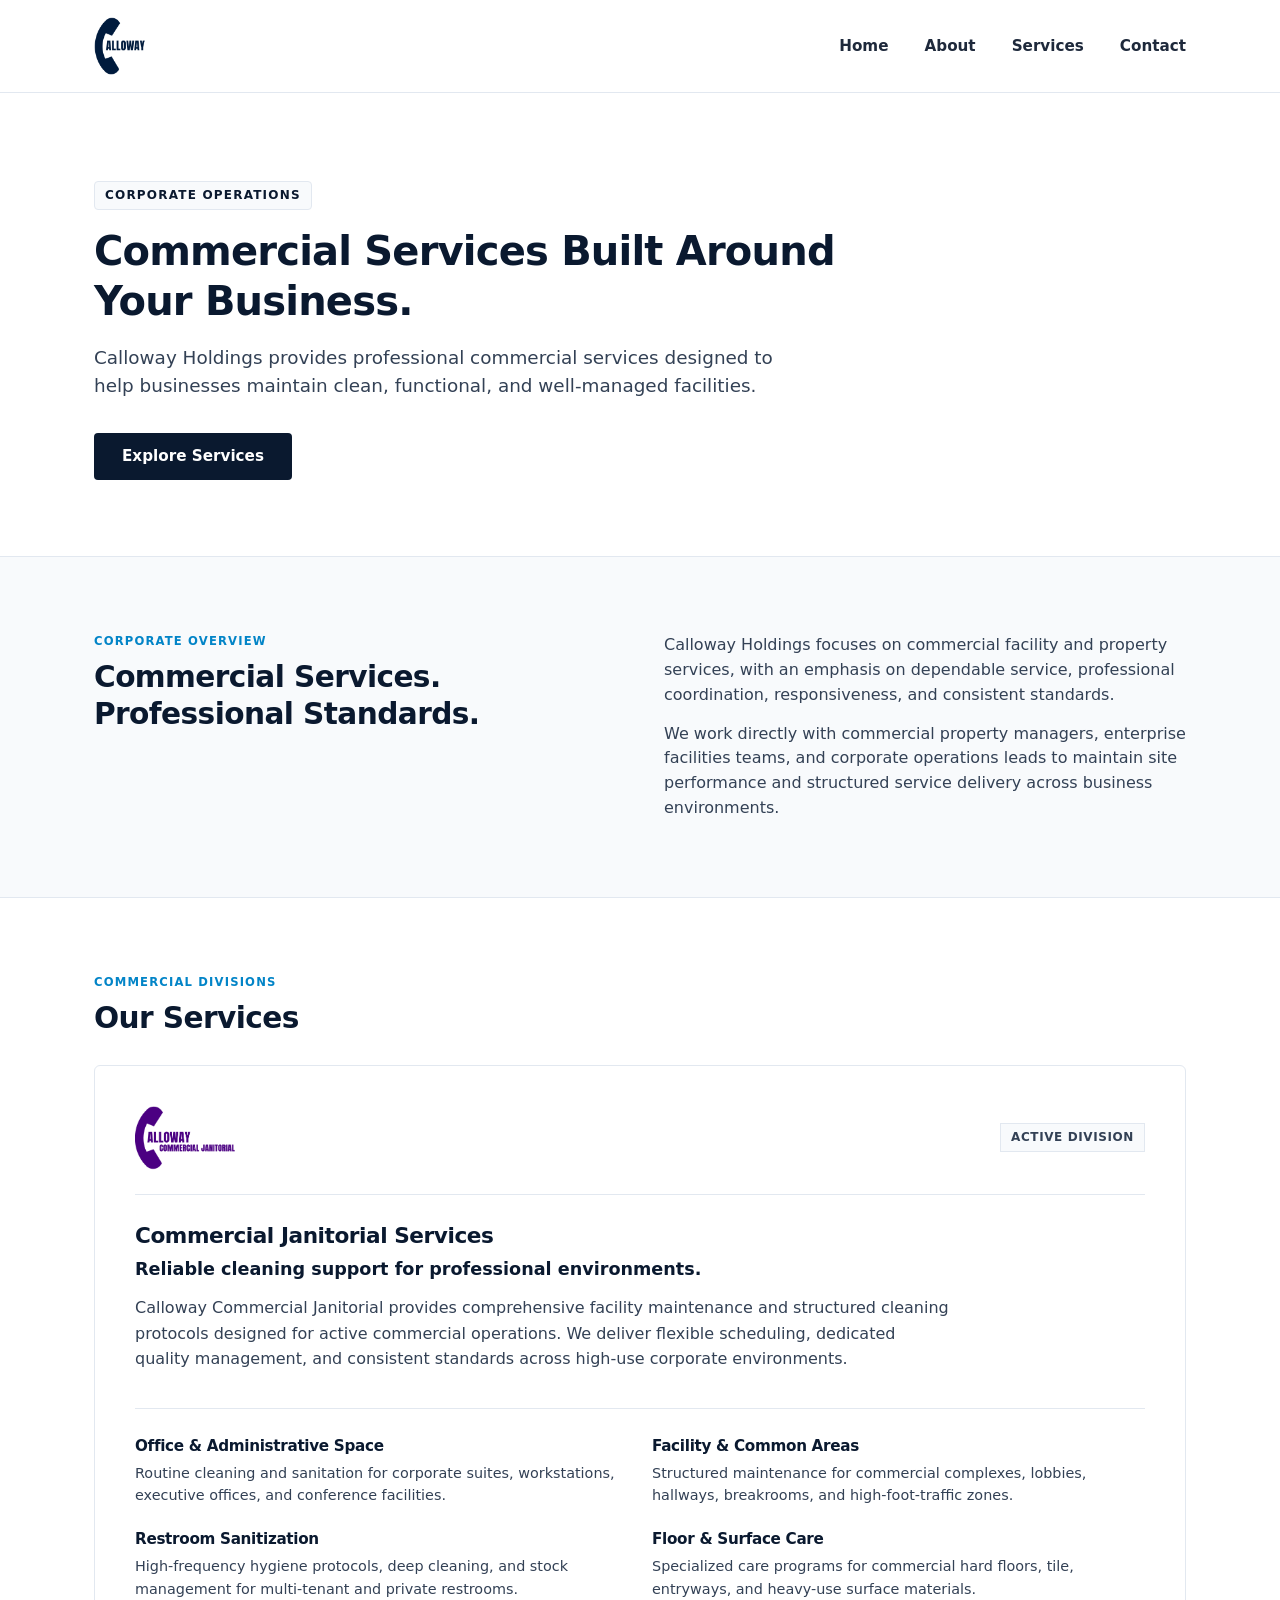
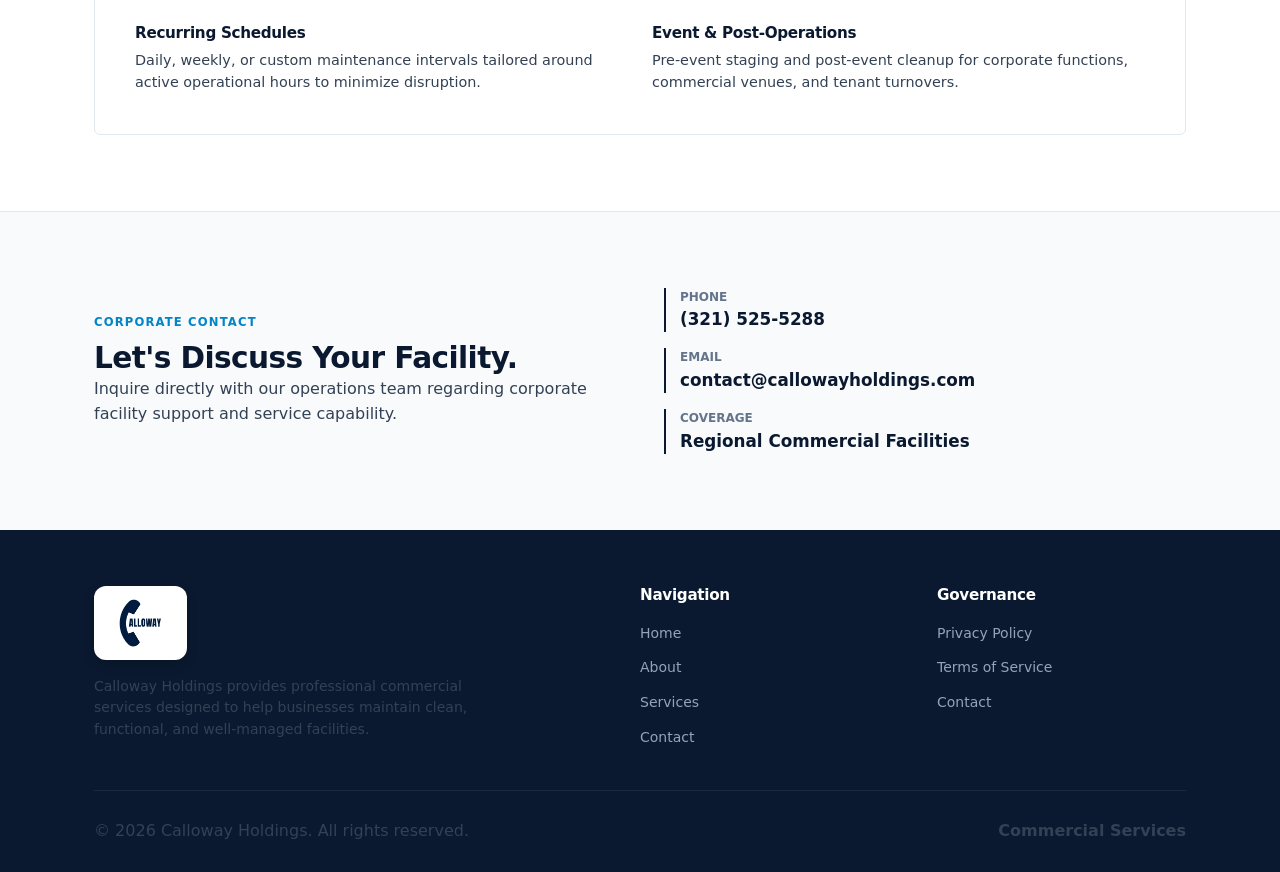
==== index.html @ 5abdb03f "Deploy Calloway Holdings website" ====
<!DOCTYPE html>
<html lang="en">
<head>
    <meta charset="UTF-8">
    <meta name="viewport" content="width=device-width, initial-scale=1.0">
    <meta name="description" content="Calloway Holdings provides professional commercial facility services and corporate oversight.">
    <title>Calloway Holdings | Commercial Facility Services</title>
    <link rel="stylesheet" href="styles.css">
</head>
<body>

    <!-- HEADER -->
    <header class="site-header">
        <div class="container header-inner">
            <a href="#home" class="brand-link" aria-label="Calloway Holdings Home">
                <img src="logo-holdings.png" alt="Calloway Holdings" class="brand-logo">
            </a>
            
            <nav class="nav-menu" aria-label="Main Navigation">
                <ul>
                    <li><a href="#home" class="nav-link">Home</a></li>
                    <li><a href="#about" class="nav-link">About</a></li>
                    <li><a href="#services" class="nav-link">Services</a></li>
                    <li><a href="#contact" class="nav-link">Contact</a></li>
                </ul>
            </nav>
        </div>
    </header>

    <main id="home">
        <!-- HERO SECTION -->
        <section class="hero-section">
            <div class="container">
                <div class="hero-content">
                    <span class="eyebrow-tag">Corporate Operations</span>
                    <h1>Commercial Services Built Around Your Business.</h1>
                    <p class="hero-lead">Calloway Holdings provides professional commercial services designed to help businesses maintain clean, functional, and well-managed facilities.</p>
                    <div class="hero-actions">
                        <a href="#services" class="btn btn-navy">Explore Services</a>
                    </div>
                </div>
            </div>
        </section>

        <!-- ABOUT SECTION -->
        <section class="about-section" id="about">
            <div class="container">
                <div class="about-grid">
                    <div class="about-headline">
                        <span class="section-kicker">Corporate Overview</span>
                        <h2>Commercial Services.<br>Professional Standards.</h2>
                    </div>
                    <div class="about-body">
                        <p>Calloway Holdings focuses on commercial facility and property services, with an emphasis on dependable service, professional coordination, responsiveness, and consistent standards.</p>
                        <p>We work directly with commercial property managers, enterprise facilities teams, and corporate operations leads to maintain site performance and structured service delivery across business environments.</p>
                    </div>
                </div>
            </div>
        </section>

        <!-- SERVICES SECTION (JANITORIAL DIVISION) -->
        <section class="services-section" id="services">
            <div class="container">
                <div class="section-title">
                    <span class="section-kicker">Commercial Divisions</span>
                    <h2>Our Services</h2>
                </div>
                
                <div class="division-card">
                    <div class="division-card-header">
                        <div class="division-brand">
                            <img src="logo-janitorial.png" alt="Calloway Commercial Janitorial" class="division-logo">
                        </div>
                        <span class="status-indicator">Active Division</span>
                    </div>

                    <div class="division-card-body">
                        <h3>Commercial Janitorial Services</h3>
                        <p class="division-subhead">Reliable cleaning support for professional environments.</p>
                        <p class="division-text">Calloway Commercial Janitorial provides comprehensive facility maintenance and structured cleaning protocols designed for active commercial operations. We deliver flexible scheduling, dedicated quality management, and consistent standards across high-use corporate environments.</p>

                        <div class="janitorial-info-grid">
                            <div class="info-block">
                                <h4>Office & Administrative Space</h4>
                                <p>Routine cleaning and sanitation for corporate suites, workstations, executive offices, and conference facilities.</p>
                            </div>

                            <div class="info-block">
                                <h4>Facility & Common Areas</h4>
                                <p>Structured maintenance for commercial complexes, lobbies, hallways, breakrooms, and high-foot-traffic zones.</p>
                            </div>

                            <div class="info-block">
                                <h4>Restroom Sanitization</h4>
                                <p>High-frequency hygiene protocols, deep cleaning, and stock management for multi-tenant and private restrooms.</p>
                            </div>

                            <div class="info-block">
                                <h4>Floor & Surface Care</h4>
                                <p>Specialized care programs for commercial hard floors, tile, entryways, and heavy-use surface materials.</p>
                            </div>

                            <div class="info-block">
                                <h4>Recurring Schedules</h4>
                                <p>Daily, weekly, or custom maintenance intervals tailored around active operational hours to minimize disruption.</p>
                            </div>

                            <div class="info-block">
                                <h4>Event & Post-Operations</h4>
                                <p>Pre-event staging and post-event cleanup for corporate functions, commercial venues, and tenant turnovers.</p>
                            </div>
                        </div>
                    </div>
                </div>
            </div>
        </section>

        <!-- CONTACT SECTION -->
        <section class="contact-section" id="contact">
            <div class="container">
                <div class="contact-box">
                    <div class="contact-info">
                        <span class="section-kicker">Corporate Contact</span>
                        <h2>Let's Discuss Your Facility.</h2>
                        <p>Inquire directly with our operations team regarding corporate facility support and service capability.</p>
                    </div>
                    
                    <div class="contact-meta">
                        <div class="meta-item">
                            <span class="meta-label">Phone</span>
                            <span class="meta-value">(321) 525-5288</span>
                        </div>
                        <div class="meta-item">
                            <span class="meta-label">Email</span>
                            <span class="meta-value">contact@callowayholdings.com</span>
                        </div>
                        <div class="meta-item">
                            <span class="meta-label">Coverage</span>
                            <span class="meta-value">Regional Commercial Facilities</span>
                        </div>
                    </div>
                </div>
            </div>
        </section>
    </main>

    <!-- FOOTER -->
    <footer class="site-footer">
        <div class="container">
            <div class="footer-grid">
                <div class="footer-brand-col">
                    <a href="#home" class="brand-link footer-logo-wrap">
                        <img src="logo-holdings.png" alt="Calloway Holdings" class="footer-logo">
                    </a>
                    <p class="footer-about">Calloway Holdings provides professional commercial services designed to help businesses maintain clean, functional, and well-managed facilities.</p>
                </div>

                <div class="footer-nav-col">
                    <h4>Navigation</h4>
                    <ul>
                        <li><a href="#home">Home</a></li>
                        <li><a href="#about">About</a></li>
                        <li><a href="#services">Services</a></li>
                        <li><a href="#contact">Contact</a></li>
                    </ul>
                </div>

                <div class="footer-nav-col">
                    <h4>Governance</h4>
                    <ul>
                        <li><a href="#">Privacy Policy</a></li>
                        <li><a href="#">Terms of Service</a></li>
                        <li><a href="#contact">Contact</a></li>
                    </ul>
                </div>
            </div>

            <div class="footer-legal">
                <p>&copy; 2026 Calloway Holdings. All rights reserved.</p>
                <p class="footer-type">Commercial Services</p>
            </div>
        </div>
    </footer>

    <script src="script.js"></script>
</body>
</html>
---- styles.css ----
:root {
    --navy-base: #0A192F;
    --navy-hover: #112240;
    --charcoal-sub: #1E293B;
    --slate-text: #334155;
    --muted-gray: #64748B;
    --border-light: #E2E8F0;
    --border-dark: #CBD5E1;
    --bg-light: #F8FAFC;
    --bg-white: #FFFFFF;
    --accent-blue: #0284C7;
    
    --radius-sm: 4px;
    --radius-md: 6px;
    --font-stack: system-ui, -apple-system, BlinkMacSystemFont, "Segoe UI", Roboto, "Helvetica Neue", Arial, sans-serif;
}

*, *::before, *::after {
    box-sizing: border-box;
    margin: 0;
    padding: 0;
}

html {
    scroll-behavior: smooth;
    font-size: 16px;
}

body {
    font-family: var(--font-stack);
    background-color: var(--bg-white);
    color: var(--slate-text);
    line-height: 1.55;
    -webkit-font-smoothing: antialiased;
}

.container {
    max-width: 1140px;
    margin: 0 auto;
    padding: 0 24px;
}

h1, h2, h3, h4 {
    color: var(--navy-base);
    font-weight: 700;
    letter-spacing: -0.02em;
    line-height: 1.25;
}

h1 { font-size: 2.5rem; }
h2 { font-size: 1.85rem; }
h3 { font-size: 1.35rem; }
h4 { font-size: 0.95rem; }

p {
    font-size: 1rem;
    color: var(--slate-text);
}

.section-kicker {
    display: block;
    font-size: 0.725rem;
    font-weight: 700;
    text-transform: uppercase;
    letter-spacing: 0.1em;
    color: var(--accent-blue);
    margin-bottom: 8px;
}

/* LOGO SYSTEM & HIGH QUALITY SIZING */
.brand-logo {
    height: 58px;
    max-height: 64px;
    width: auto;
    display: block;
    object-fit: contain;
    image-rendering: -webkit-optimize-contrast;
}

.division-logo {
    height: 64px;
    max-height: 72px;
    width: auto;
    display: block;
    object-fit: contain;
    image-rendering: -webkit-optimize-contrast;
}

.footer-logo-wrap {
    display: inline-flex;
    align-items: center;
    justify-content: center;
    background-color: #FFFFFF;
    padding: 12px 24px;
    border-radius: 12px; /* Smooth rounded corners */
    border: 1px solid rgba(255, 255, 255, 0.2);
    box-shadow: 0 4px 12px rgba(0, 0, 0, 0.15);
    transition: transform 0.2s ease;
}

.footer-logo-wrap:hover {
    transform: translateY(-2px);
}

.footer-logo {
    height: 48px;
    width: auto;
    display: block;
    object-fit: contain;
}

.btn {
    display: inline-flex;
    align-items: center;
    justify-content: center;
    padding: 12px 28px;
    font-size: 0.95rem;
    font-weight: 600;
    border-radius: var(--radius-sm);
    text-decoration: none;
    transition: background-color 0.15s ease;
    cursor: pointer;
    border: none;
}

.btn-navy {
    background-color: var(--navy-base);
    color: #FFFFFF;
}

.btn-navy:hover {
    background-color: var(--navy-hover);
}

/* Header */
.site-header {
    background-color: var(--bg-white);
    border-bottom: 1px solid var(--border-light);
    position: sticky;
    top: 0;
    z-index: 100;
}

.header-inner {
    display: flex;
    align-items: center;
    justify-content: space-between;
    height: 92px;
}

.nav-menu ul {
    display: flex;
    list-style: none;
    gap: 36px;
}

.nav-link {
    text-decoration: none;
    color: var(--charcoal-sub);
    font-size: 0.95rem;
    font-weight: 600;
}

.nav-link:hover {
    color: var(--accent-blue);
}

/* Hero */
.hero-section {
    padding: 88px 0 76px;
    background-color: var(--bg-white);
    border-bottom: 1px solid var(--border-light);
}

.hero-content {
    max-width: 800px;
}

.eyebrow-tag {
    display: inline-block;
    font-size: 0.75rem;
    font-weight: 700;
    text-transform: uppercase;
    letter-spacing: 0.1em;
    color: var(--navy-base);
    background-color: var(--bg-light);
    padding: 4px 10px;
    border: 1px solid var(--border-light);
    border-radius: var(--radius-sm);
    margin-bottom: 16px;
}

.hero-lead {
    font-size: 1.15rem;
    color: var(--slate-text);
    margin: 18px 0 32px;
    max-width: 720px;
}

/* About */
.about-section {
    padding: 76px 0;
    background-color: var(--bg-light);
    border-bottom: 1px solid var(--border-light);
}

.about-grid {
    display: grid;
    grid-template-columns: 1fr 1fr;
    gap: 48px;
}

.about-body p + p {
    margin-top: 14px;
}

/* Services / Janitorial Division */
.services-section {
    padding: 76px 0;
    border-bottom: 1px solid var(--border-light);
}

.section-title {
    margin-bottom: 28px;
}

.division-card {
    background-color: var(--bg-white);
    border: 1px solid var(--border-light);
    border-radius: var(--radius-md);
    padding: 40px;
}

.division-card-header {
    display: flex;
    justify-content: space-between;
    align-items: center;
    padding-bottom: 24px;
    border-bottom: 1px solid var(--border-light);
    margin-bottom: 28px;
}

.status-indicator {
    font-size: 0.75rem;
    font-weight: 700;
    text-transform: uppercase;
    letter-spacing: 0.05em;
    color: var(--slate-text);
    background-color: var(--bg-light);
    padding: 4px 10px;
    border: 1px solid var(--border-light);
}

.division-subhead {
    font-weight: 600;
    color: var(--navy-base);
    margin: 6px 0 12px;
    font-size: 1.1rem;
}

.division-text {
    max-width: 820px;
    margin-bottom: 36px;
    line-height: 1.6;
}

.janitorial-info-grid {
    display: grid;
    grid-template-columns: repeat(2, 1fr);
    gap: 24px;
    border-top: 1px solid var(--border-light);
    padding-top: 28px;
}

.info-block h4 {
    margin-bottom: 6px;
    color: var(--navy-base);
}

.info-block p {
    font-size: 0.9rem;
    color: var(--slate-text);
}

/* Contact */
.contact-section {
    padding: 76px 0;
    background-color: var(--bg-light);
}

.contact-box {
    display: grid;
    grid-template-columns: 1fr 1fr;
    gap: 48px;
    align-items: center;
}

.contact-meta {
    display: flex;
    flex-direction: column;
    gap: 16px;
}

.meta-item {
    display: flex;
    flex-direction: column;
    border-left: 2px solid var(--navy-base);
    padding-left: 14px;
}

.meta-label {
    font-size: 0.75rem;
    font-weight: 700;
    text-transform: uppercase;
    color: var(--muted-gray);
}

.meta-value {
    font-size: 1.05rem;
    font-weight: 700;
    color: var(--navy-base);
}

/* Footer */
.site-footer {
    background-color: var(--navy-base);
    color: #94A3B8;
    padding: 56px 0 28px;
}

.footer-grid {
    display: grid;
    grid-template-columns: 2fr 1fr 1fr;
    gap: 48px;
    padding-bottom: 40px;
    border-bottom: 1px solid #1E293B;
}

.footer-about {
    font-size: 0.875rem;
    margin-top: 16px;
    max-width: 380px;
}

.footer-nav-col h4 {
    color: #FFFFFF;
    margin-bottom: 16px;
}

.footer-nav-col ul {
    list-style: none;
    display: flex;
    flex-direction: column;
    gap: 10px;
}

.footer-nav-col a {
    color: #94A3B8;
    text-decoration: none;
    font-size: 0.875rem;
}

.footer-nav-col a:hover {
    color: #FFFFFF;
}

.footer-legal {
    display: flex;
    justify-content: space-between;
    padding-top: 28px;
    font-size: 0.825rem;
}

.footer-type {
    font-weight: 600;
}

@media (max-width: 850px) {
    .about-grid, .contact-box, .footer-grid, .janitorial-info-grid {
        grid-template-columns: 1fr;
        gap: 32px;
    }
}

@media (max-width: 600px) {
    h1 { font-size: 2rem; }
    .nav-menu { display: none; }
    .division-card { padding: 20px; }
    .brand-logo { height: 46px; }
    .division-logo { height: 52px; }
}
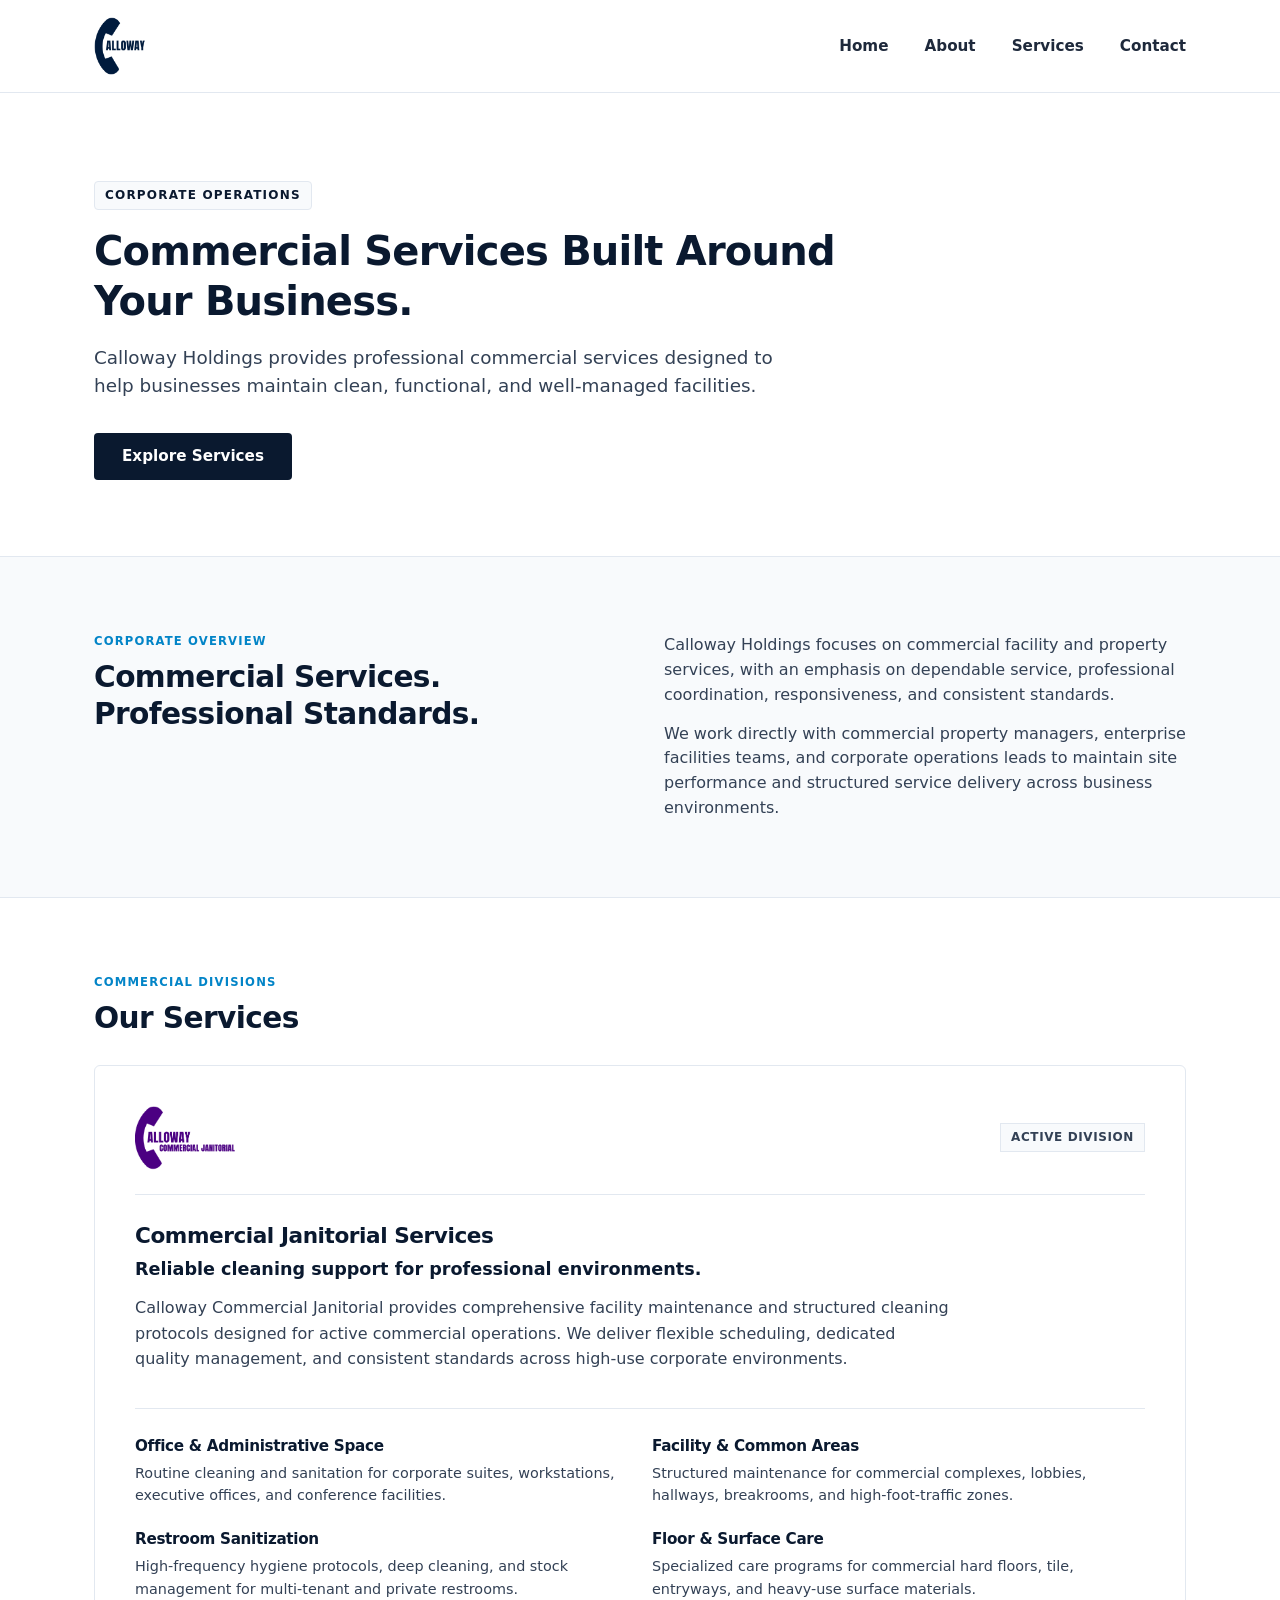
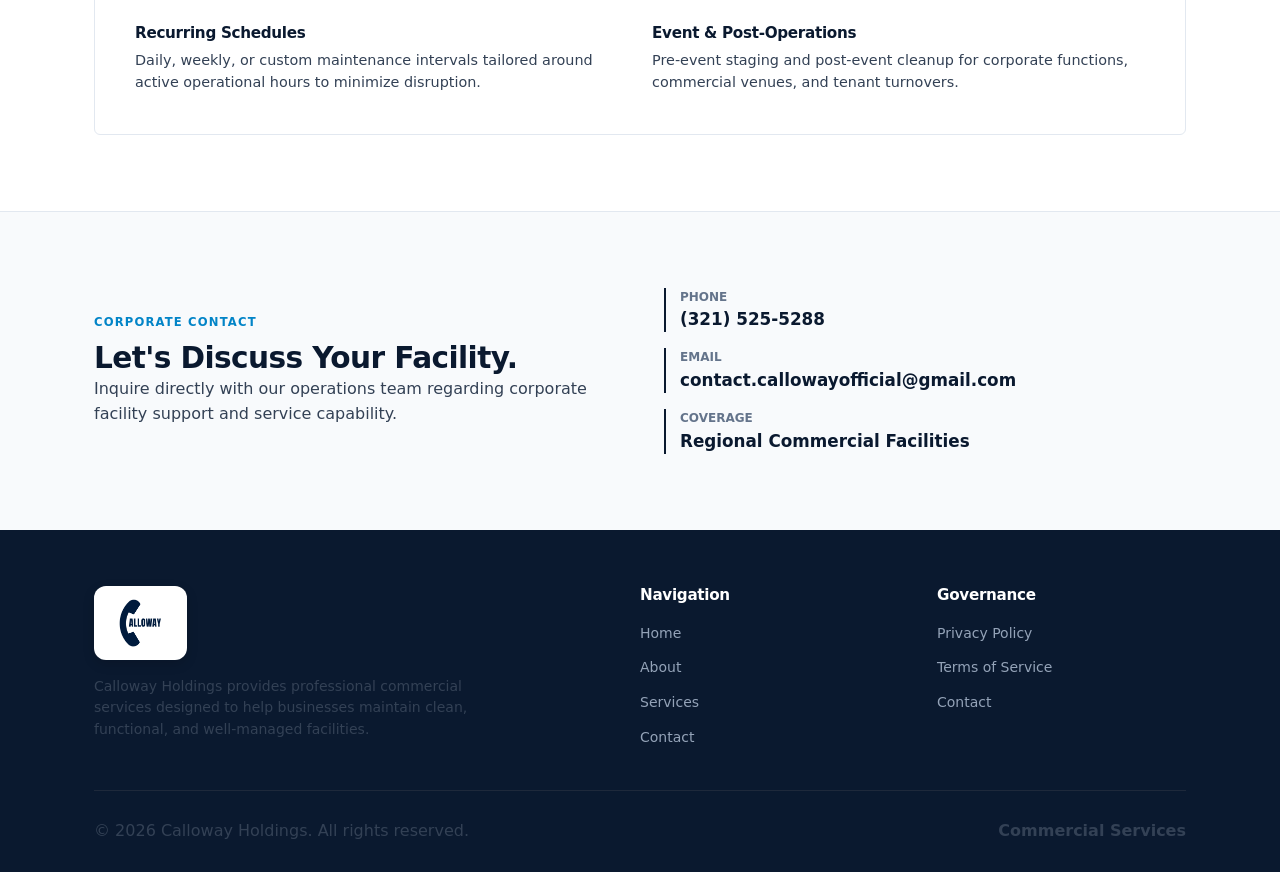
==== commit 01d91e04: "Update contact phone number and email address" ====
--- a/index.html
+++ b/index.html
@@ -132,7 +132,7 @@
                         </div>
                         <div class="meta-item">
                             <span class="meta-label">Email</span>
-                            <span class="meta-value">contact@callowayholdings.com</span>
+                            <span class="meta-value">contact.callowayofficial@gmail.com</span>
                         </div>
                         <div class="meta-item">
                             <span class="meta-label">Coverage</span>
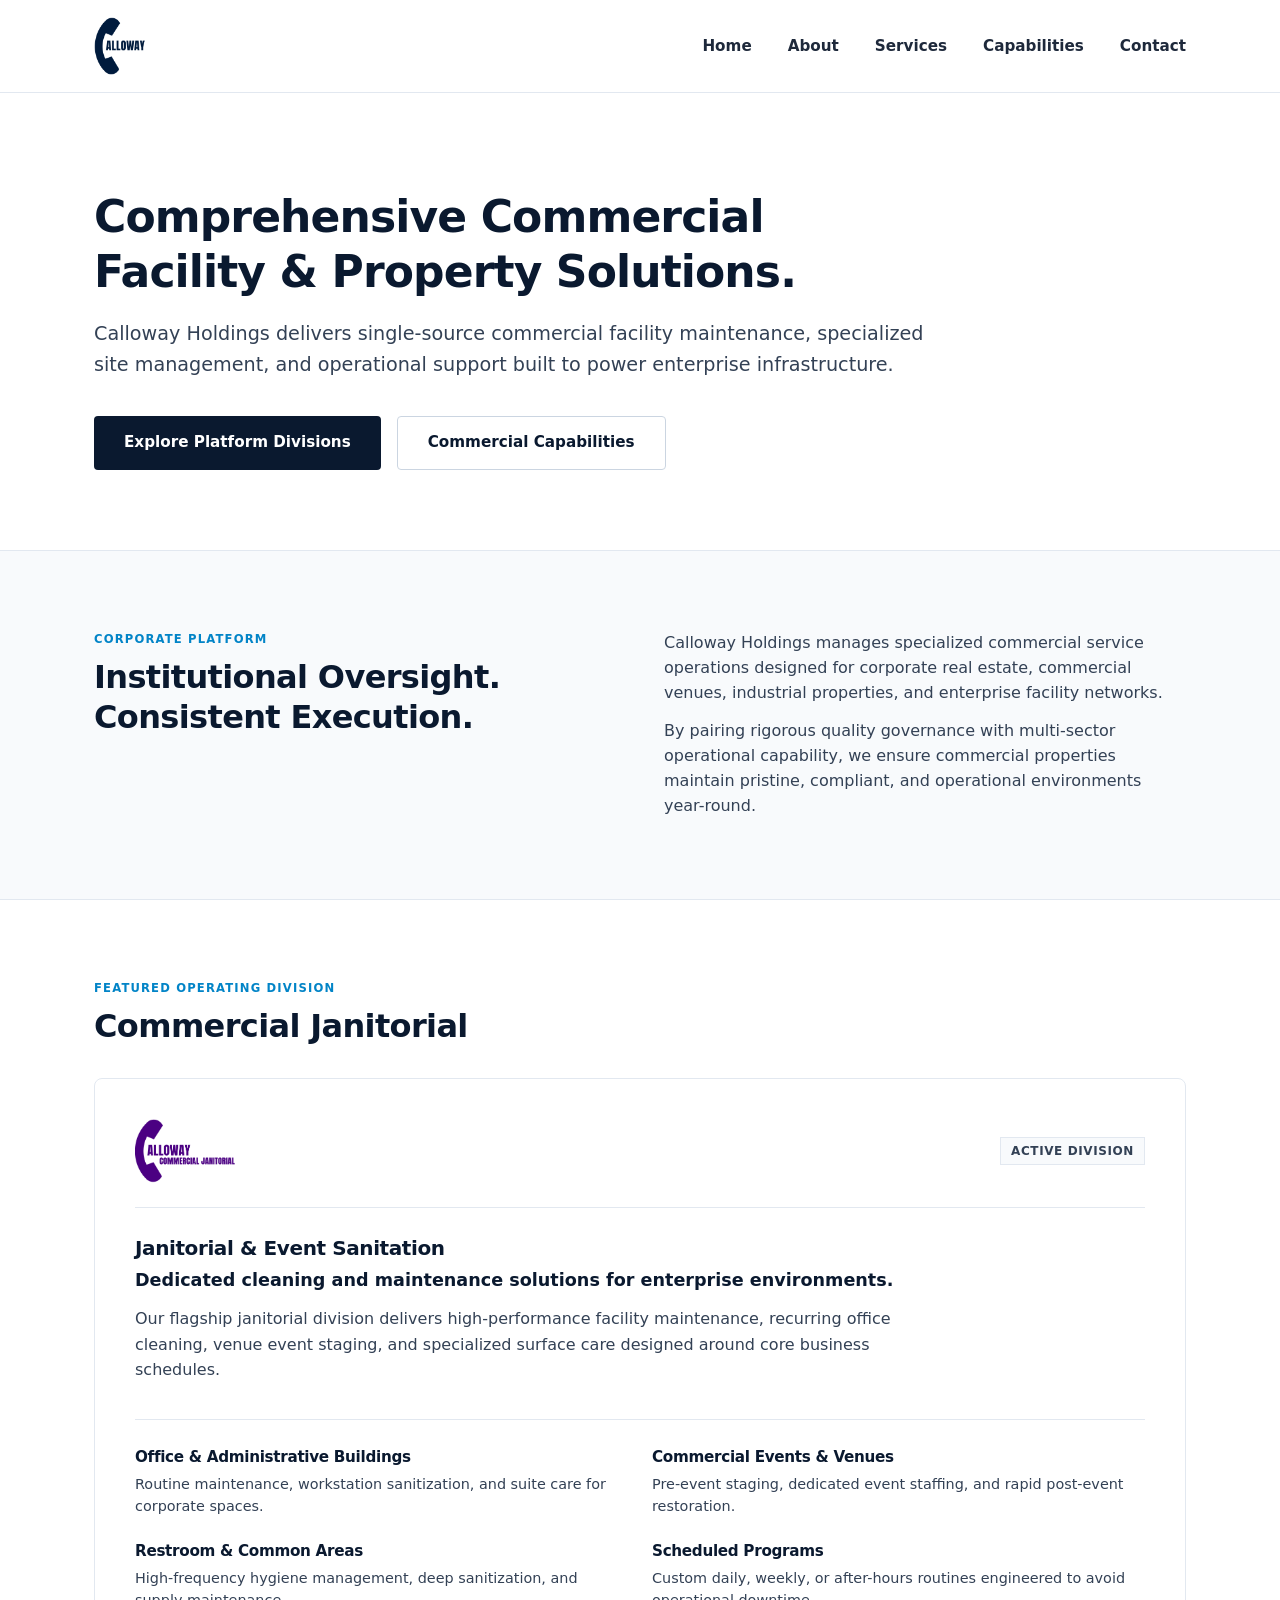
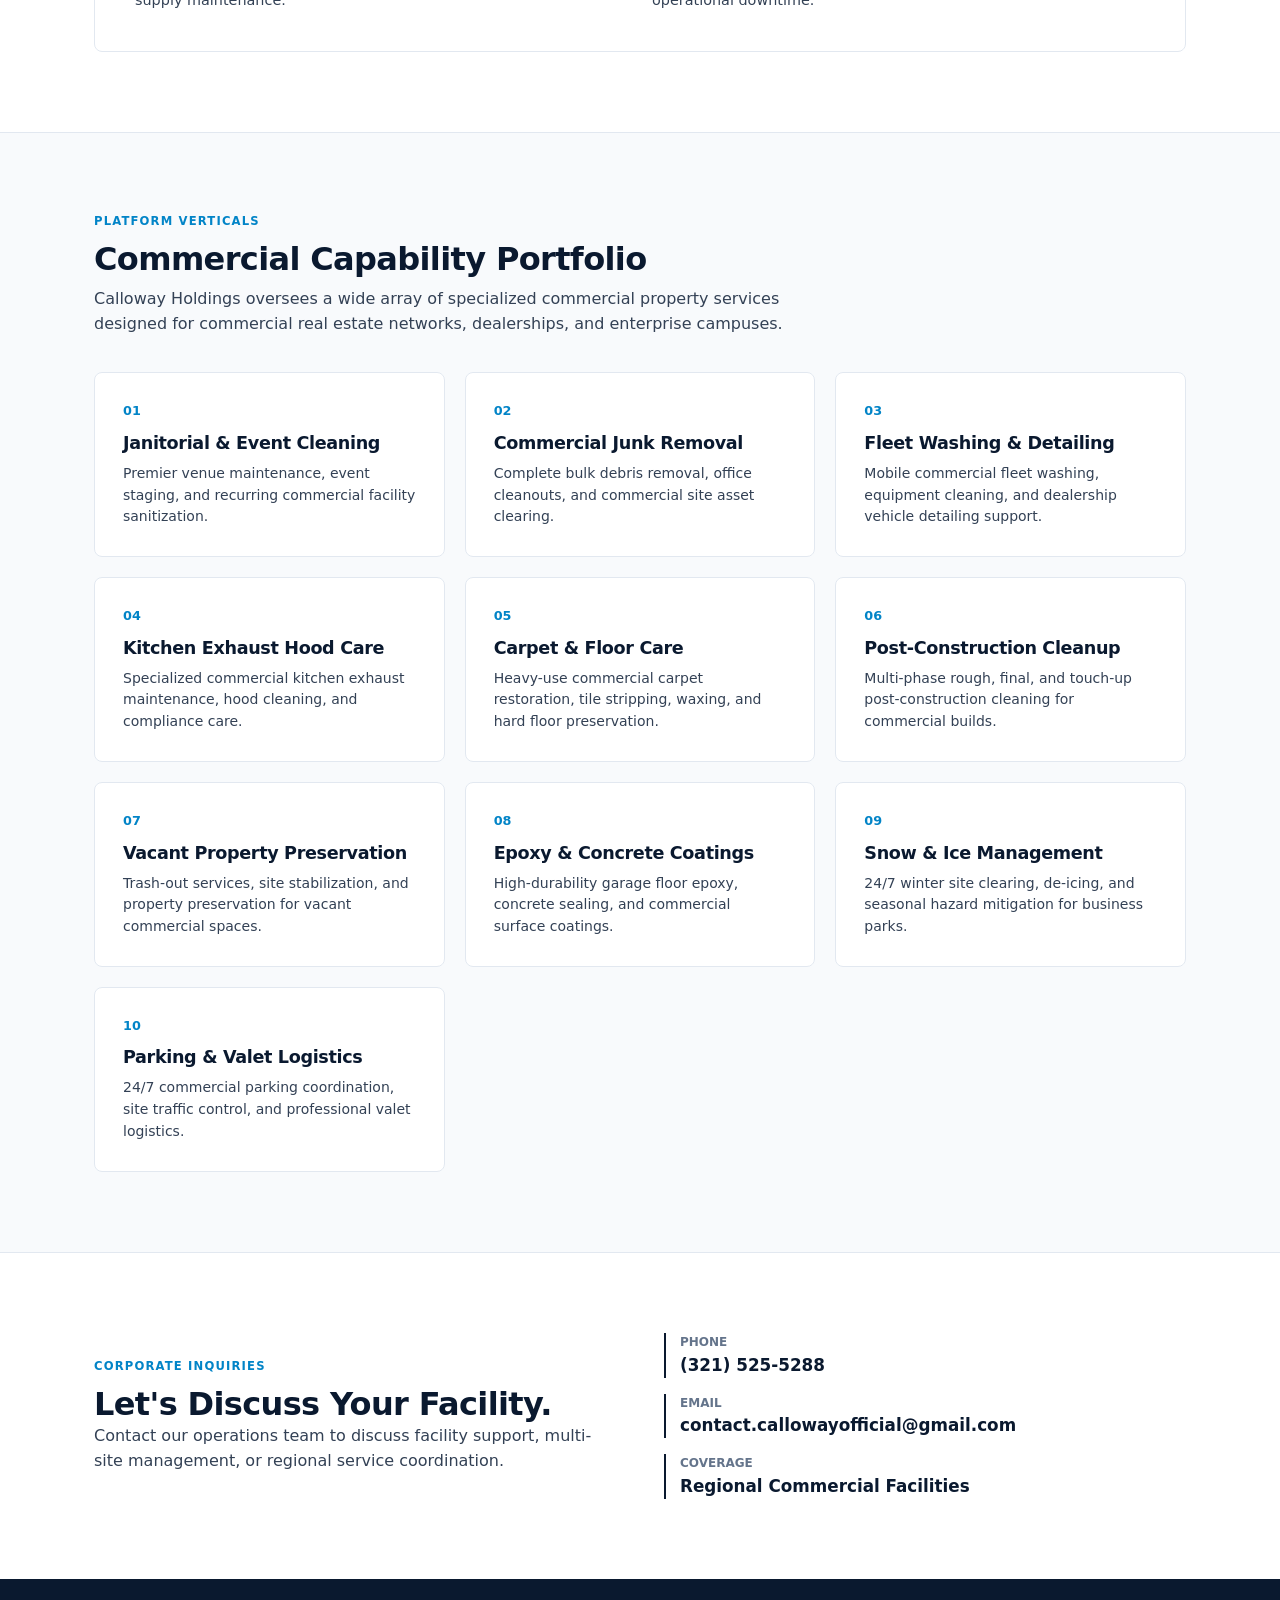
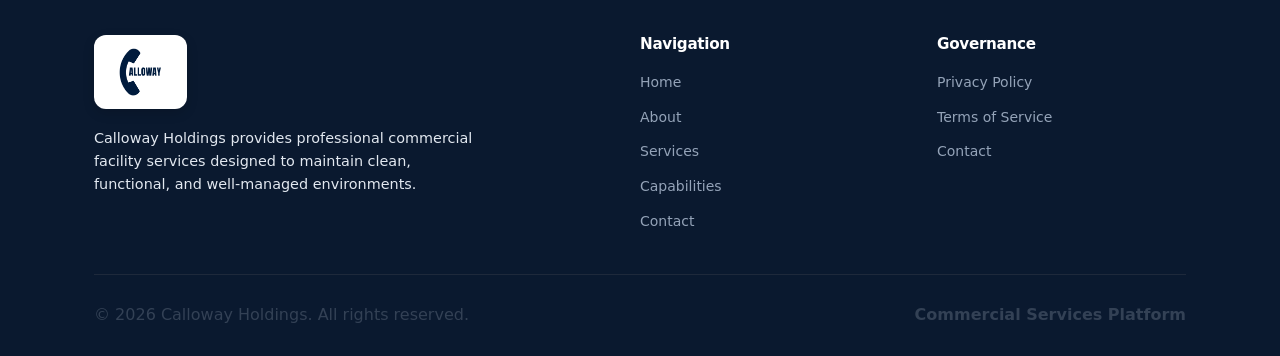
==== commit a35966ea: "Update platform messaging, add scroll animations, and configure favicon" ====
--- a/index.html
+++ b/index.html
@@ -3,8 +3,9 @@
 <head>
     <meta charset="UTF-8">
     <meta name="viewport" content="width=device-width, initial-scale=1.0">
-    <meta name="description" content="Calloway Holdings provides professional commercial facility services and corporate oversight.">
-    <title>Calloway Holdings | Commercial Facility Services</title>
+    <meta name="description" content="Calloway Holdings provides comprehensive commercial facility solutions, property preservation, and site management platforms.">
+    <title>Calloway Holdings | Enterprise Commercial Services Platform</title>
+    <link rel="icon" type="image/png" href="logo-holdings.png">
     <link rel="stylesheet" href="styles.css">
 </head>
 <body>
@@ -21,6 +22,7 @@
                     <li><a href="#home" class="nav-link">Home</a></li>
                     <li><a href="#about" class="nav-link">About</a></li>
                     <li><a href="#services" class="nav-link">Services</a></li>
+                    <li><a href="#capabilities" class="nav-link">Capabilities</a></li>
                     <li><a href="#contact" class="nav-link">Contact</a></li>
                 </ul>
             </nav>
@@ -31,12 +33,12 @@
         <!-- HERO SECTION -->
         <section class="hero-section">
             <div class="container">
-                <div class="hero-content">
-                    <span class="eyebrow-tag">Corporate Operations</span>
-                    <h1>Commercial Services Built Around Your Business.</h1>
-                    <p class="hero-lead">Calloway Holdings provides professional commercial services designed to help businesses maintain clean, functional, and well-managed facilities.</p>
+                <div class="hero-content fade-in">
+                    <h1>Comprehensive Commercial Facility & Property Solutions.</h1>
+                    <p class="hero-lead">Calloway Holdings delivers single-source commercial facility maintenance, specialized site management, and operational support built to power enterprise infrastructure.</p>
                     <div class="hero-actions">
-                        <a href="#services" class="btn btn-navy">Explore Services</a>
+                        <a href="#services" class="btn btn-navy">Explore Platform Divisions</a>
+                        <a href="#capabilities" class="btn btn-outline">Commercial Capabilities</a>
                     </div>
                 </div>
             </div>
@@ -45,28 +47,28 @@
         <!-- ABOUT SECTION -->
         <section class="about-section" id="about">
             <div class="container">
-                <div class="about-grid">
+                <div class="about-grid fade-in">
                     <div class="about-headline">
-                        <span class="section-kicker">Corporate Overview</span>
-                        <h2>Commercial Services.<br>Professional Standards.</h2>
+                        <span class="section-kicker">Corporate Platform</span>
+                        <h2>Institutional Oversight.<br>Consistent Execution.</h2>
                     </div>
                     <div class="about-body">
-                        <p>Calloway Holdings focuses on commercial facility and property services, with an emphasis on dependable service, professional coordination, responsiveness, and consistent standards.</p>
-                        <p>We work directly with commercial property managers, enterprise facilities teams, and corporate operations leads to maintain site performance and structured service delivery across business environments.</p>
-                    </div>
-                </div>
-            </div>
-        </section>
-
-        <!-- SERVICES SECTION (JANITORIAL DIVISION) -->
+                        <p>Calloway Holdings manages specialized commercial service operations designed for corporate real estate, commercial venues, industrial properties, and enterprise facility networks.</p>
+                        <p>By pairing rigorous quality governance with multi-sector operational capability, we ensure commercial properties maintain pristine, compliant, and operational environments year-round.</p>
+                    </div>
+                </div>
+            </div>
+        </section>
+
+        <!-- FEATURED DIVISION (JANITORIAL) -->
         <section class="services-section" id="services">
             <div class="container">
-                <div class="section-title">
-                    <span class="section-kicker">Commercial Divisions</span>
-                    <h2>Our Services</h2>
+                <div class="section-title fade-in">
+                    <span class="section-kicker">Featured Operating Division</span>
+                    <h2>Commercial Janitorial</h2>
                 </div>
                 
-                <div class="division-card">
+                <div class="division-card fade-in">
                     <div class="division-card-header">
                         <div class="division-brand">
                             <img src="logo-janitorial.png" alt="Calloway Commercial Janitorial" class="division-logo">
@@ -75,41 +77,104 @@
                     </div>
 
                     <div class="division-card-body">
-                        <h3>Commercial Janitorial Services</h3>
-                        <p class="division-subhead">Reliable cleaning support for professional environments.</p>
-                        <p class="division-text">Calloway Commercial Janitorial provides comprehensive facility maintenance and structured cleaning protocols designed for active commercial operations. We deliver flexible scheduling, dedicated quality management, and consistent standards across high-use corporate environments.</p>
+                        <h3>Janitorial & Event Sanitation</h3>
+                        <p class="division-subhead">Dedicated cleaning and maintenance solutions for enterprise environments.</p>
+                        <p class="division-text">Our flagship janitorial division delivers high-performance facility maintenance, recurring office cleaning, venue event staging, and specialized surface care designed around core business schedules.</p>
 
                         <div class="janitorial-info-grid">
                             <div class="info-block">
-                                <h4>Office & Administrative Space</h4>
-                                <p>Routine cleaning and sanitation for corporate suites, workstations, executive offices, and conference facilities.</p>
-                            </div>
-
-                            <div class="info-block">
-                                <h4>Facility & Common Areas</h4>
-                                <p>Structured maintenance for commercial complexes, lobbies, hallways, breakrooms, and high-foot-traffic zones.</p>
-                            </div>
-
-                            <div class="info-block">
-                                <h4>Restroom Sanitization</h4>
-                                <p>High-frequency hygiene protocols, deep cleaning, and stock management for multi-tenant and private restrooms.</p>
-                            </div>
-
-                            <div class="info-block">
-                                <h4>Floor & Surface Care</h4>
-                                <p>Specialized care programs for commercial hard floors, tile, entryways, and heavy-use surface materials.</p>
-                            </div>
-
-                            <div class="info-block">
-                                <h4>Recurring Schedules</h4>
-                                <p>Daily, weekly, or custom maintenance intervals tailored around active operational hours to minimize disruption.</p>
-                            </div>
-
-                            <div class="info-block">
-                                <h4>Event & Post-Operations</h4>
-                                <p>Pre-event staging and post-event cleanup for corporate functions, commercial venues, and tenant turnovers.</p>
-                            </div>
-                        </div>
+                                <h4>Office & Administrative Buildings</h4>
+                                <p>Routine maintenance, workstation sanitization, and suite care for corporate spaces.</p>
+                            </div>
+
+                            <div class="info-block">
+                                <h4>Commercial Events & Venues</h4>
+                                <p>Pre-event staging, dedicated event staffing, and rapid post-event restoration.</p>
+                            </div>
+
+                            <div class="info-block">
+                                <h4>Restroom & Common Areas</h4>
+                                <p>High-frequency hygiene management, deep sanitization, and supply maintenance.</p>
+                            </div>
+
+                            <div class="info-block">
+                                <h4>Scheduled Programs</h4>
+                                <p>Custom daily, weekly, or after-hours routines engineered to avoid operational downtime.</p>
+                            </div>
+                        </div>
+                    </div>
+                </div>
+            </div>
+        </section>
+
+        <!-- UNIVERSAL CAPABILITIES GRID -->
+        <section class="capabilities-section" id="capabilities">
+            <div class="container">
+                <div class="section-title fade-in">
+                    <span class="section-kicker">Platform Verticals</span>
+                    <h2>Commercial Capability Portfolio</h2>
+                    <p class="section-desc">Calloway Holdings oversees a wide array of specialized commercial property services designed for commercial real estate networks, dealerships, and enterprise campuses.</p>
+                </div>
+
+                <div class="capabilities-grid fade-in">
+                    <div class="capability-card">
+                        <div class="cap-icon">01</div>
+                        <h3>Janitorial & Event Cleaning</h3>
+                        <p>Premier venue maintenance, event staging, and recurring commercial facility sanitization.</p>
+                    </div>
+
+                    <div class="capability-card">
+                        <div class="cap-icon">02</div>
+                        <h3>Commercial Junk Removal</h3>
+                        <p>Complete bulk debris removal, office cleanouts, and commercial site asset clearing.</p>
+                    </div>
+
+                    <div class="capability-card">
+                        <div class="cap-icon">03</div>
+                        <h3>Fleet Washing & Detailing</h3>
+                        <p>Mobile commercial fleet washing, equipment cleaning, and dealership vehicle detailing support.</p>
+                    </div>
+
+                    <div class="capability-card">
+                        <div class="cap-icon">04</div>
+                        <h3>Kitchen Exhaust Hood Care</h3>
+                        <p>Specialized commercial kitchen exhaust maintenance, hood cleaning, and compliance care.</p>
+                    </div>
+
+                    <div class="capability-card">
+                        <div class="cap-icon">05</div>
+                        <h3>Carpet & Floor Care</h3>
+                        <p>Heavy-use commercial carpet restoration, tile stripping, waxing, and hard floor preservation.</p>
+                    </div>
+
+                    <div class="capability-card">
+                        <div class="cap-icon">06</div>
+                        <h3>Post-Construction Cleanup</h3>
+                        <p>Multi-phase rough, final, and touch-up post-construction cleaning for commercial builds.</p>
+                    </div>
+
+                    <div class="capability-card">
+                        <div class="cap-icon">07</div>
+                        <h3>Vacant Property Preservation</h3>
+                        <p>Trash-out services, site stabilization, and property preservation for vacant commercial spaces.</p>
+                    </div>
+
+                    <div class="capability-card">
+                        <div class="cap-icon">08</div>
+                        <h3>Epoxy & Concrete Coatings</h3>
+                        <p>High-durability garage floor epoxy, concrete sealing, and commercial surface coatings.</p>
+                    </div>
+
+                    <div class="capability-card">
+                        <div class="cap-icon">09</div>
+                        <h3>Snow & Ice Management</h3>
+                        <p>24/7 winter site clearing, de-icing, and seasonal hazard mitigation for business parks.</p>
+                    </div>
+
+                    <div class="capability-card">
+                        <div class="cap-icon">10</div>
+                        <h3>Parking & Valet Logistics</h3>
+                        <p>24/7 commercial parking coordination, site traffic control, and professional valet logistics.</p>
                     </div>
                 </div>
             </div>
@@ -118,11 +183,11 @@
         <!-- CONTACT SECTION -->
         <section class="contact-section" id="contact">
             <div class="container">
-                <div class="contact-box">
+                <div class="contact-box fade-in">
                     <div class="contact-info">
-                        <span class="section-kicker">Corporate Contact</span>
+                        <span class="section-kicker">Corporate Inquiries</span>
                         <h2>Let's Discuss Your Facility.</h2>
-                        <p>Inquire directly with our operations team regarding corporate facility support and service capability.</p>
+                        <p>Contact our operations team to discuss facility support, multi-site management, or regional service coordination.</p>
                     </div>
                     
                     <div class="contact-meta">
@@ -152,7 +217,7 @@
                     <a href="#home" class="brand-link footer-logo-wrap">
                         <img src="logo-holdings.png" alt="Calloway Holdings" class="footer-logo">
                     </a>
-                    <p class="footer-about">Calloway Holdings provides professional commercial services designed to help businesses maintain clean, functional, and well-managed facilities.</p>
+                    <p class="footer-about">Calloway Holdings provides professional commercial facility services designed to maintain clean, functional, and well-managed environments.</p>
                 </div>
 
                 <div class="footer-nav-col">
@@ -161,6 +226,7 @@
                         <li><a href="#home">Home</a></li>
                         <li><a href="#about">About</a></li>
                         <li><a href="#services">Services</a></li>
+                        <li><a href="#capabilities">Capabilities</a></li>
                         <li><a href="#contact">Contact</a></li>
                     </ul>
                 </div>
@@ -177,7 +243,7 @@
 
             <div class="footer-legal">
                 <p>&copy; 2026 Calloway Holdings. All rights reserved.</p>
-                <p class="footer-type">Commercial Services</p>
+                <p class="footer-type">Commercial Services Platform</p>
             </div>
         </div>
     </footer>
--- a/styles.css
+++ b/styles.css
@@ -11,7 +11,7 @@
     --accent-blue: #0284C7;
     
     --radius-sm: 4px;
-    --radius-md: 6px;
+    --radius-md: 8px;
     --font-stack: system-ui, -apple-system, BlinkMacSystemFont, "Segoe UI", Roboto, "Helvetica Neue", Arial, sans-serif;
 }
 
@@ -47,9 +47,9 @@
     line-height: 1.25;
 }
 
-h1 { font-size: 2.5rem; }
-h2 { font-size: 1.85rem; }
-h3 { font-size: 1.35rem; }
+h1 { font-size: 2.75rem; }
+h2 { font-size: 2rem; }
+h3 { font-size: 1.25rem; }
 h4 { font-size: 0.95rem; }
 
 p {
@@ -67,14 +67,31 @@
     margin-bottom: 8px;
 }
 
-/* LOGO SYSTEM & HIGH QUALITY SIZING */
+.section-desc {
+    margin-top: 8px;
+    max-width: 720px;
+}
+
+/* FADE-IN SCROLL ANIMATION */
+.fade-in {
+    opacity: 0;
+    transform: translateY(24px);
+    transition: opacity 0.7s cubic-bezier(0.16, 1, 0.3, 1), transform 0.7s cubic-bezier(0.16, 1, 0.3, 1);
+    will-change: opacity, transform;
+}
+
+.fade-in.visible {
+    opacity: 1;
+    transform: translateY(0);
+}
+
+/* LOGO SYSTEM */
 .brand-logo {
     height: 58px;
     max-height: 64px;
     width: auto;
     display: block;
     object-fit: contain;
-    image-rendering: -webkit-optimize-contrast;
 }
 
 .division-logo {
@@ -83,7 +100,6 @@
     width: auto;
     display: block;
     object-fit: contain;
-    image-rendering: -webkit-optimize-contrast;
 }
 
 .footer-logo-wrap {
@@ -92,14 +108,9 @@
     justify-content: center;
     background-color: #FFFFFF;
     padding: 12px 24px;
-    border-radius: 12px; /* Smooth rounded corners */
+    border-radius: 12px;
     border: 1px solid rgba(255, 255, 255, 0.2);
     box-shadow: 0 4px 12px rgba(0, 0, 0, 0.15);
-    transition: transform 0.2s ease;
-}
-
-.footer-logo-wrap:hover {
-    transform: translateY(-2px);
 }
 
 .footer-logo {
@@ -109,18 +120,18 @@
     object-fit: contain;
 }
 
+/* BUTTON SYSTEM */
 .btn {
     display: inline-flex;
     align-items: center;
     justify-content: center;
-    padding: 12px 28px;
+    padding: 14px 30px;
     font-size: 0.95rem;
     font-weight: 600;
     border-radius: var(--radius-sm);
     text-decoration: none;
-    transition: background-color 0.15s ease;
+    transition: all 0.2s ease;
     cursor: pointer;
-    border: none;
 }
 
 .btn-navy {
@@ -132,7 +143,18 @@
     background-color: var(--navy-hover);
 }
 
-/* Header */
+.btn-outline {
+    background-color: transparent;
+    color: var(--navy-base);
+    border: 1px solid var(--border-dark);
+}
+
+.btn-outline:hover {
+    background-color: var(--bg-light);
+    border-color: var(--navy-base);
+}
+
+/* HEADER */
 .site-header {
     background-color: var(--bg-white);
     border-bottom: 1px solid var(--border-light);
@@ -165,41 +187,32 @@
     color: var(--accent-blue);
 }
 
-/* Hero */
+/* HERO */
 .hero-section {
-    padding: 88px 0 76px;
+    padding: 96px 0 80px;
     background-color: var(--bg-white);
     border-bottom: 1px solid var(--border-light);
 }
 
 .hero-content {
-    max-width: 800px;
-}
-
-.eyebrow-tag {
-    display: inline-block;
-    font-size: 0.75rem;
-    font-weight: 700;
-    text-transform: uppercase;
-    letter-spacing: 0.1em;
-    color: var(--navy-base);
-    background-color: var(--bg-light);
-    padding: 4px 10px;
-    border: 1px solid var(--border-light);
-    border-radius: var(--radius-sm);
-    margin-bottom: 16px;
+    max-width: 840px;
 }
 
 .hero-lead {
-    font-size: 1.15rem;
+    font-size: 1.2rem;
     color: var(--slate-text);
-    margin: 18px 0 32px;
-    max-width: 720px;
-}
-
-/* About */
+    margin: 20px 0 36px;
+    line-height: 1.6;
+}
+
+.hero-actions {
+    display: flex;
+    gap: 16px;
+}
+
+/* ABOUT */
 .about-section {
-    padding: 76px 0;
+    padding: 80px 0;
     background-color: var(--bg-light);
     border-bottom: 1px solid var(--border-light);
 }
@@ -214,14 +227,14 @@
     margin-top: 14px;
 }
 
-/* Services / Janitorial Division */
+/* SERVICES / DIVISION CARD */
 .services-section {
-    padding: 76px 0;
+    padding: 80px 0;
     border-bottom: 1px solid var(--border-light);
 }
 
 .section-title {
-    margin-bottom: 28px;
+    margin-bottom: 32px;
 }
 
 .division-card {
@@ -279,13 +292,54 @@
 
 .info-block p {
     font-size: 0.9rem;
-    color: var(--slate-text);
-}
-
-/* Contact */
+}
+
+/* CAPABILITIES GRID */
+.capabilities-section {
+    padding: 80px 0;
+    background-color: var(--bg-light);
+    border-bottom: 1px solid var(--border-light);
+}
+
+.capabilities-grid {
+    display: grid;
+    grid-template-columns: repeat(3, 1fr);
+    gap: 20px;
+    margin-top: 36px;
+}
+
+.capability-card {
+    background-color: var(--bg-white);
+    border: 1px solid var(--border-light);
+    border-radius: var(--radius-md);
+    padding: 28px;
+    transition: transform 0.2s ease, border-color 0.2s ease;
+}
+
+.capability-card:hover {
+    transform: translateY(-3px);
+    border-color: var(--border-dark);
+}
+
+.cap-icon {
+    font-size: 0.8rem;
+    font-weight: 800;
+    color: var(--accent-blue);
+    margin-bottom: 12px;
+}
+
+.capability-card h3 {
+    font-size: 1.1rem;
+    margin-bottom: 8px;
+}
+
+.capability-card p {
+    font-size: 0.875rem;
+}
+
+/* CONTACT */
 .contact-section {
-    padding: 76px 0;
-    background-color: var(--bg-light);
+    padding: 80px 0;
 }
 
 .contact-box {
@@ -321,7 +375,7 @@
     color: var(--navy-base);
 }
 
-/* Footer */
+/* FOOTER */
 .site-footer {
     background-color: var(--navy-base);
     color: #94A3B8;
@@ -337,9 +391,11 @@
 }
 
 .footer-about {
-    font-size: 0.875rem;
-    margin-top: 16px;
+    font-size: 0.9rem;
+    margin-top: 18px;
     max-width: 380px;
+    color: #E2E8F0;
+    line-height: 1.6;
 }
 
 .footer-nav-col h4 {
@@ -373,6 +429,13 @@
 
 .footer-type {
     font-weight: 600;
+}
+
+/* RESPONSIVE */
+@media (max-width: 960px) {
+    .capabilities-grid {
+        grid-template-columns: repeat(2, 1fr);
+    }
 }
 
 @media (max-width: 850px) {
@@ -386,6 +449,6 @@
     h1 { font-size: 2rem; }
     .nav-menu { display: none; }
     .division-card { padding: 20px; }
-    .brand-logo { height: 46px; }
-    .division-logo { height: 52px; }
-}
+    .capabilities-grid { grid-template-columns: 1fr; }
+    .hero-actions { flex-direction: column; }
+}
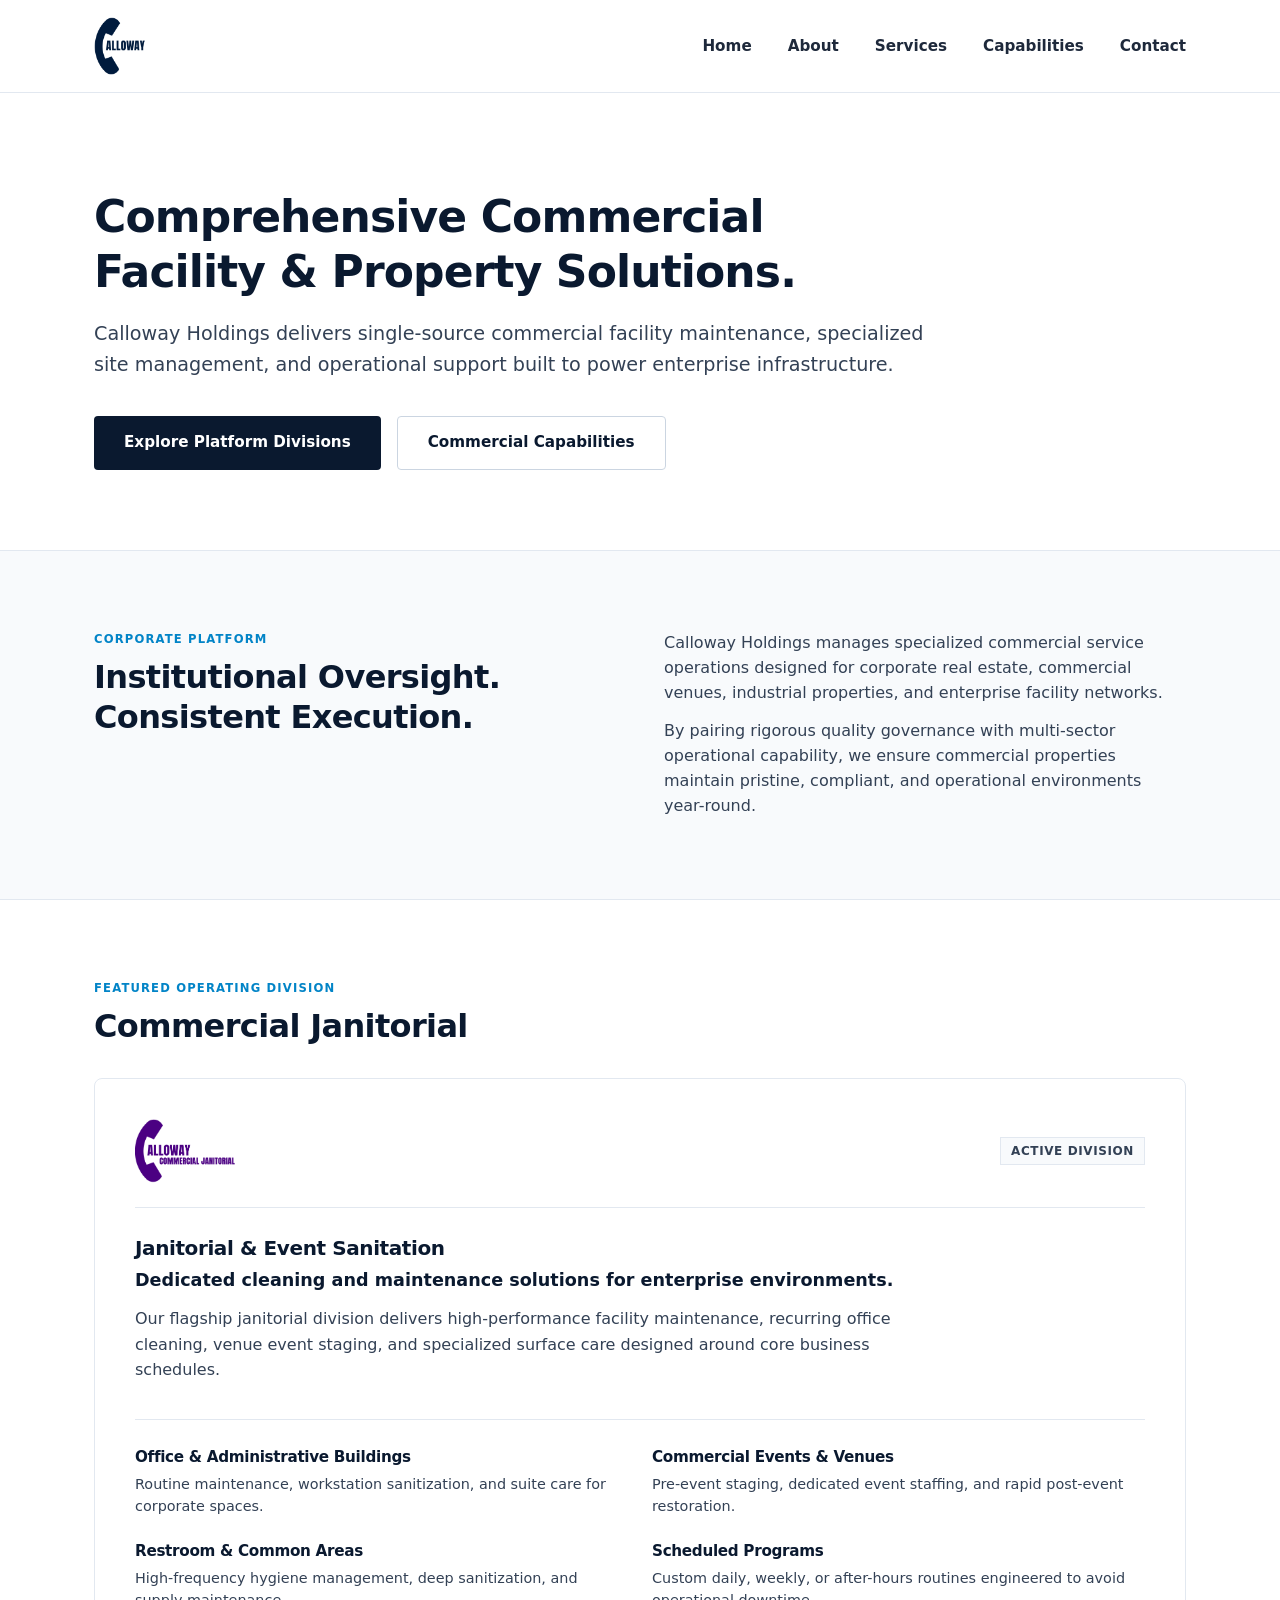
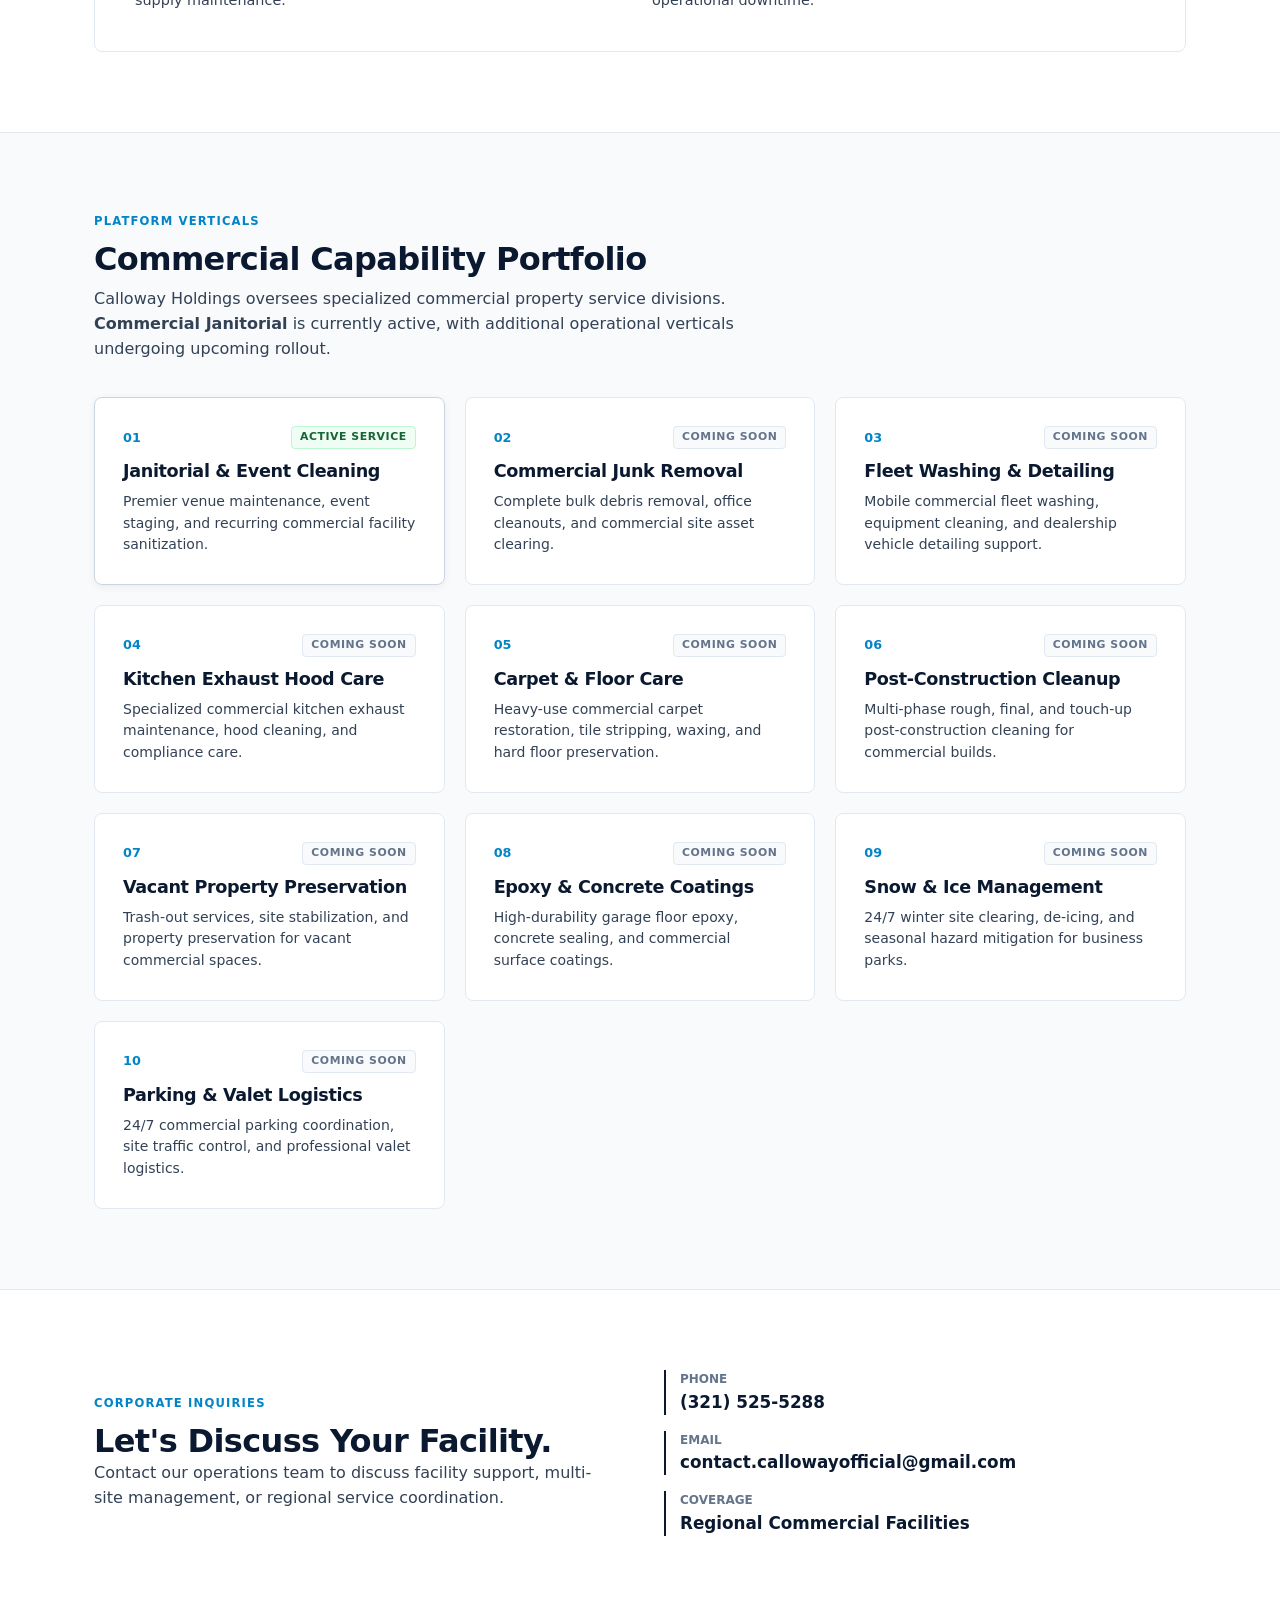
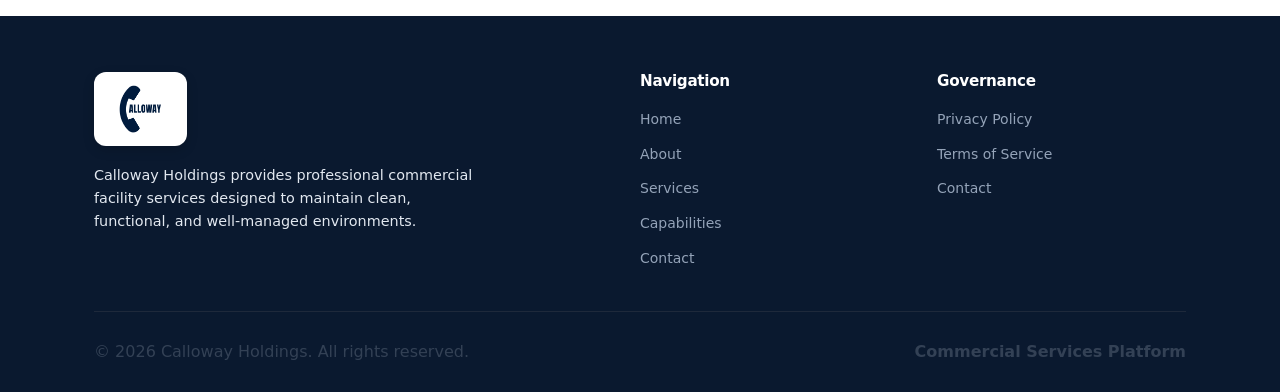
==== commit caaf8197: "Clarify active vs coming soon platform capabilities" ====
--- a/index.html
+++ b/index.html
@@ -5,7 +5,7 @@
     <meta name="viewport" content="width=device-width, initial-scale=1.0">
     <meta name="description" content="Calloway Holdings provides comprehensive commercial facility solutions, property preservation, and site management platforms.">
     <title>Calloway Holdings | Enterprise Commercial Services Platform</title>
-    <link rel="icon" type="image/png" href="logo-holdings.png">
+    <link rel="icon" type="image/png" href="favicon.png">
     <link rel="stylesheet" href="styles.css">
 </head>
 <body>
@@ -113,66 +113,96 @@
                 <div class="section-title fade-in">
                     <span class="section-kicker">Platform Verticals</span>
                     <h2>Commercial Capability Portfolio</h2>
-                    <p class="section-desc">Calloway Holdings oversees a wide array of specialized commercial property services designed for commercial real estate networks, dealerships, and enterprise campuses.</p>
+                    <p class="section-desc">Calloway Holdings oversees specialized commercial property service divisions. <strong>Commercial Janitorial</strong> is currently active, with additional operational verticals undergoing upcoming rollout.</p>
                 </div>
 
                 <div class="capabilities-grid fade-in">
-                    <div class="capability-card">
-                        <div class="cap-icon">01</div>
+                    <div class="capability-card active-card">
+                        <div class="card-status-bar">
+                            <span class="cap-icon">01</span>
+                            <span class="status-tag status-active">Active Service</span>
+                        </div>
                         <h3>Janitorial & Event Cleaning</h3>
                         <p>Premier venue maintenance, event staging, and recurring commercial facility sanitization.</p>
                     </div>
 
                     <div class="capability-card">
-                        <div class="cap-icon">02</div>
+                        <div class="card-status-bar">
+                            <span class="cap-icon">02</span>
+                            <span class="status-tag status-upcoming">Coming Soon</span>
+                        </div>
                         <h3>Commercial Junk Removal</h3>
                         <p>Complete bulk debris removal, office cleanouts, and commercial site asset clearing.</p>
                     </div>
 
                     <div class="capability-card">
-                        <div class="cap-icon">03</div>
+                        <div class="card-status-bar">
+                            <span class="cap-icon">03</span>
+                            <span class="status-tag status-upcoming">Coming Soon</span>
+                        </div>
                         <h3>Fleet Washing & Detailing</h3>
                         <p>Mobile commercial fleet washing, equipment cleaning, and dealership vehicle detailing support.</p>
                     </div>
 
                     <div class="capability-card">
-                        <div class="cap-icon">04</div>
+                        <div class="card-status-bar">
+                            <span class="cap-icon">04</span>
+                            <span class="status-tag status-upcoming">Coming Soon</span>
+                        </div>
                         <h3>Kitchen Exhaust Hood Care</h3>
                         <p>Specialized commercial kitchen exhaust maintenance, hood cleaning, and compliance care.</p>
                     </div>
 
                     <div class="capability-card">
-                        <div class="cap-icon">05</div>
+                        <div class="card-status-bar">
+                            <span class="cap-icon">05</span>
+                            <span class="status-tag status-upcoming">Coming Soon</span>
+                        </div>
                         <h3>Carpet & Floor Care</h3>
                         <p>Heavy-use commercial carpet restoration, tile stripping, waxing, and hard floor preservation.</p>
                     </div>
 
                     <div class="capability-card">
-                        <div class="cap-icon">06</div>
+                        <div class="card-status-bar">
+                            <span class="cap-icon">06</span>
+                            <span class="status-tag status-upcoming">Coming Soon</span>
+                        </div>
                         <h3>Post-Construction Cleanup</h3>
                         <p>Multi-phase rough, final, and touch-up post-construction cleaning for commercial builds.</p>
                     </div>
 
                     <div class="capability-card">
-                        <div class="cap-icon">07</div>
+                        <div class="card-status-bar">
+                            <span class="cap-icon">07</span>
+                            <span class="status-tag status-upcoming">Coming Soon</span>
+                        </div>
                         <h3>Vacant Property Preservation</h3>
                         <p>Trash-out services, site stabilization, and property preservation for vacant commercial spaces.</p>
                     </div>
 
                     <div class="capability-card">
-                        <div class="cap-icon">08</div>
+                        <div class="card-status-bar">
+                            <span class="cap-icon">08</span>
+                            <span class="status-tag status-upcoming">Coming Soon</span>
+                        </div>
                         <h3>Epoxy & Concrete Coatings</h3>
                         <p>High-durability garage floor epoxy, concrete sealing, and commercial surface coatings.</p>
                     </div>
 
                     <div class="capability-card">
-                        <div class="cap-icon">09</div>
+                        <div class="card-status-bar">
+                            <span class="cap-icon">09</span>
+                            <span class="status-tag status-upcoming">Coming Soon</span>
+                        </div>
                         <h3>Snow & Ice Management</h3>
                         <p>24/7 winter site clearing, de-icing, and seasonal hazard mitigation for business parks.</p>
                     </div>
 
                     <div class="capability-card">
-                        <div class="cap-icon">10</div>
+                        <div class="card-status-bar">
+                            <span class="cap-icon">10</span>
+                            <span class="status-tag status-upcoming">Coming Soon</span>
+                        </div>
                         <h3>Parking & Valet Logistics</h3>
                         <p>24/7 commercial parking coordination, site traffic control, and professional valet logistics.</p>
                     </div>
--- a/styles.css
+++ b/styles.css
@@ -451,4 +451,41 @@
     .division-card { padding: 20px; }
     .capabilities-grid { grid-template-columns: 1fr; }
     .hero-actions { flex-direction: column; }
+}
+/* Card Status Tags */
+.card-status-bar {
+    display: flex;
+    justify-content: space-between;
+    align-items: center;
+    margin-bottom: 12px;
+}
+
+.card-status-bar .cap-icon {
+    margin-bottom: 0;
+}
+
+.status-tag {
+    font-size: 0.68rem;
+    font-weight: 700;
+    text-transform: uppercase;
+    letter-spacing: 0.05em;
+    padding: 2px 8px;
+    border-radius: var(--radius-sm);
+}
+
+.status-active {
+    background-color: #F0FDF4;
+    color: #166534;
+    border: 1px solid #BBF7D0;
+}
+
+.status-upcoming {
+    background-color: var(--bg-light);
+    color: var(--muted-gray);
+    border: 1px solid var(--border-light);
+}
+
+.active-card {
+    border-color: var(--border-dark);
+    box-shadow: 0 2px 8px rgba(15, 23, 42, 0.06);
 }
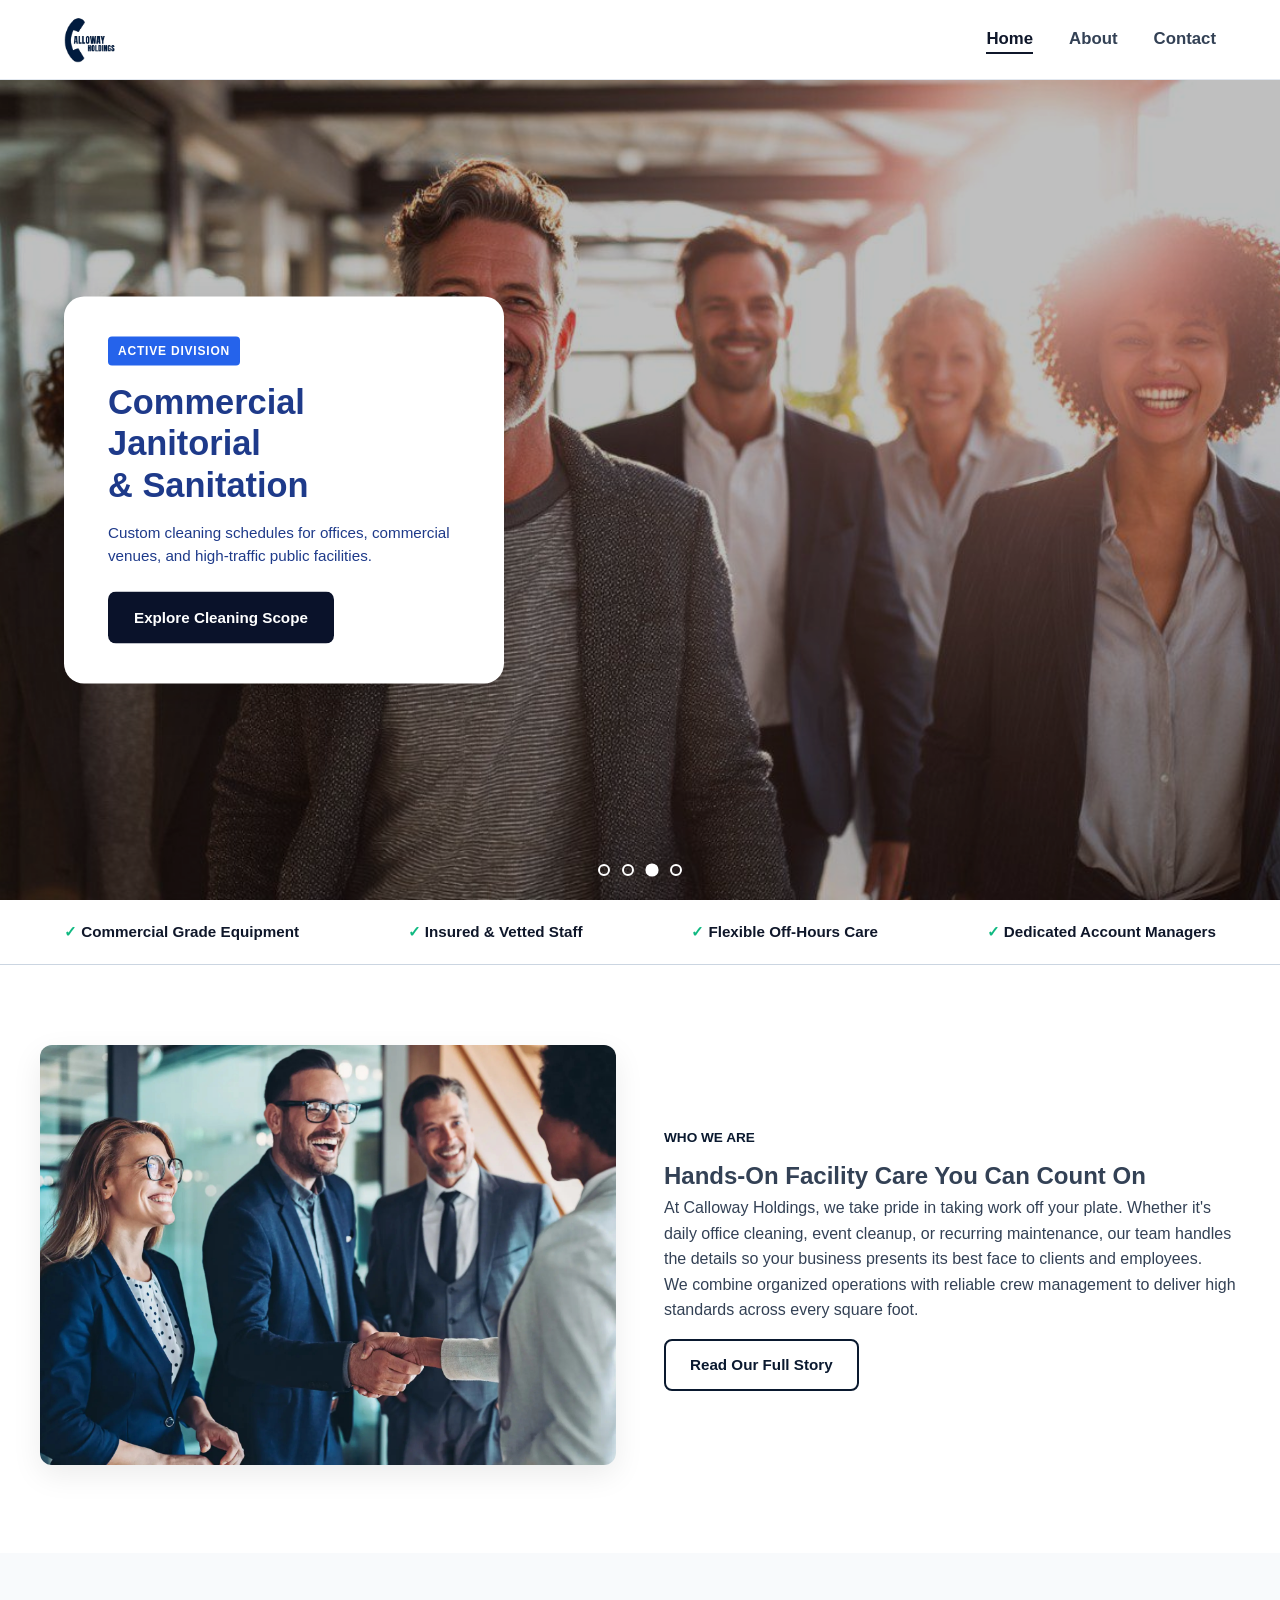
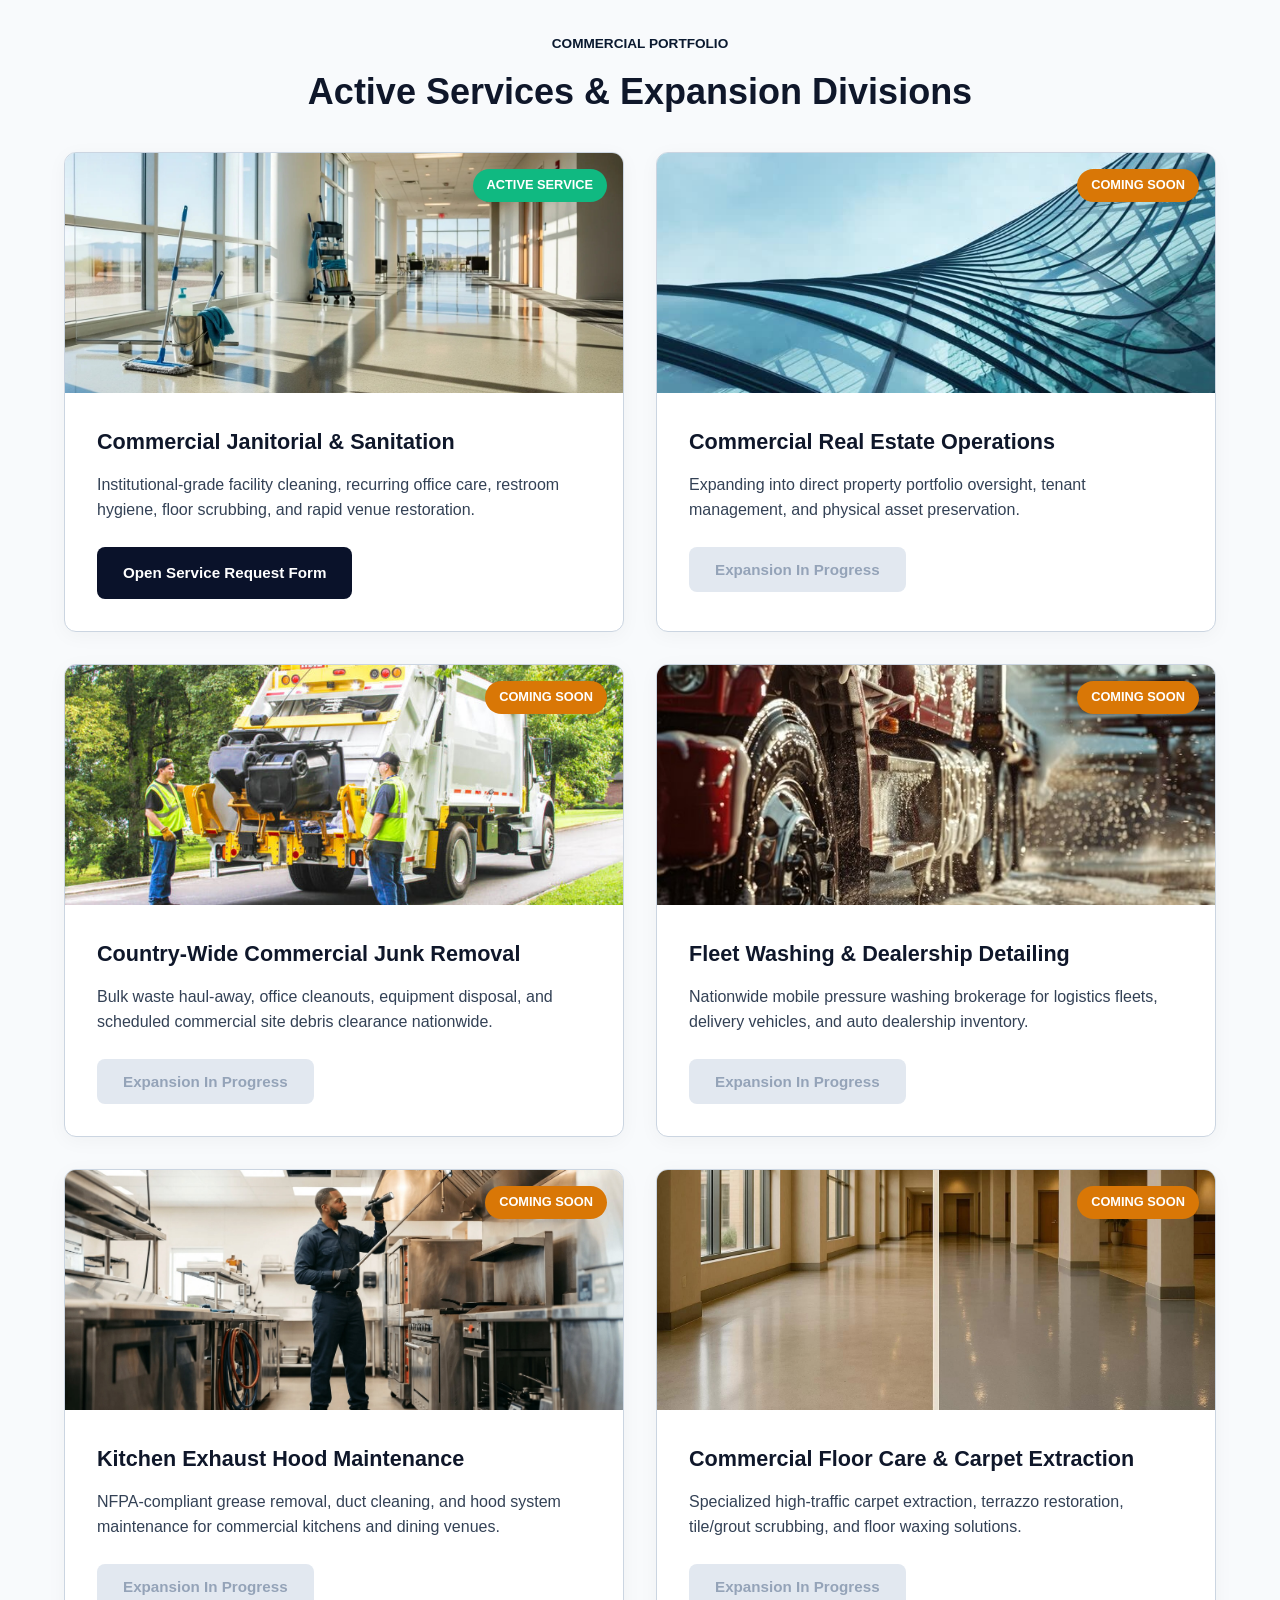
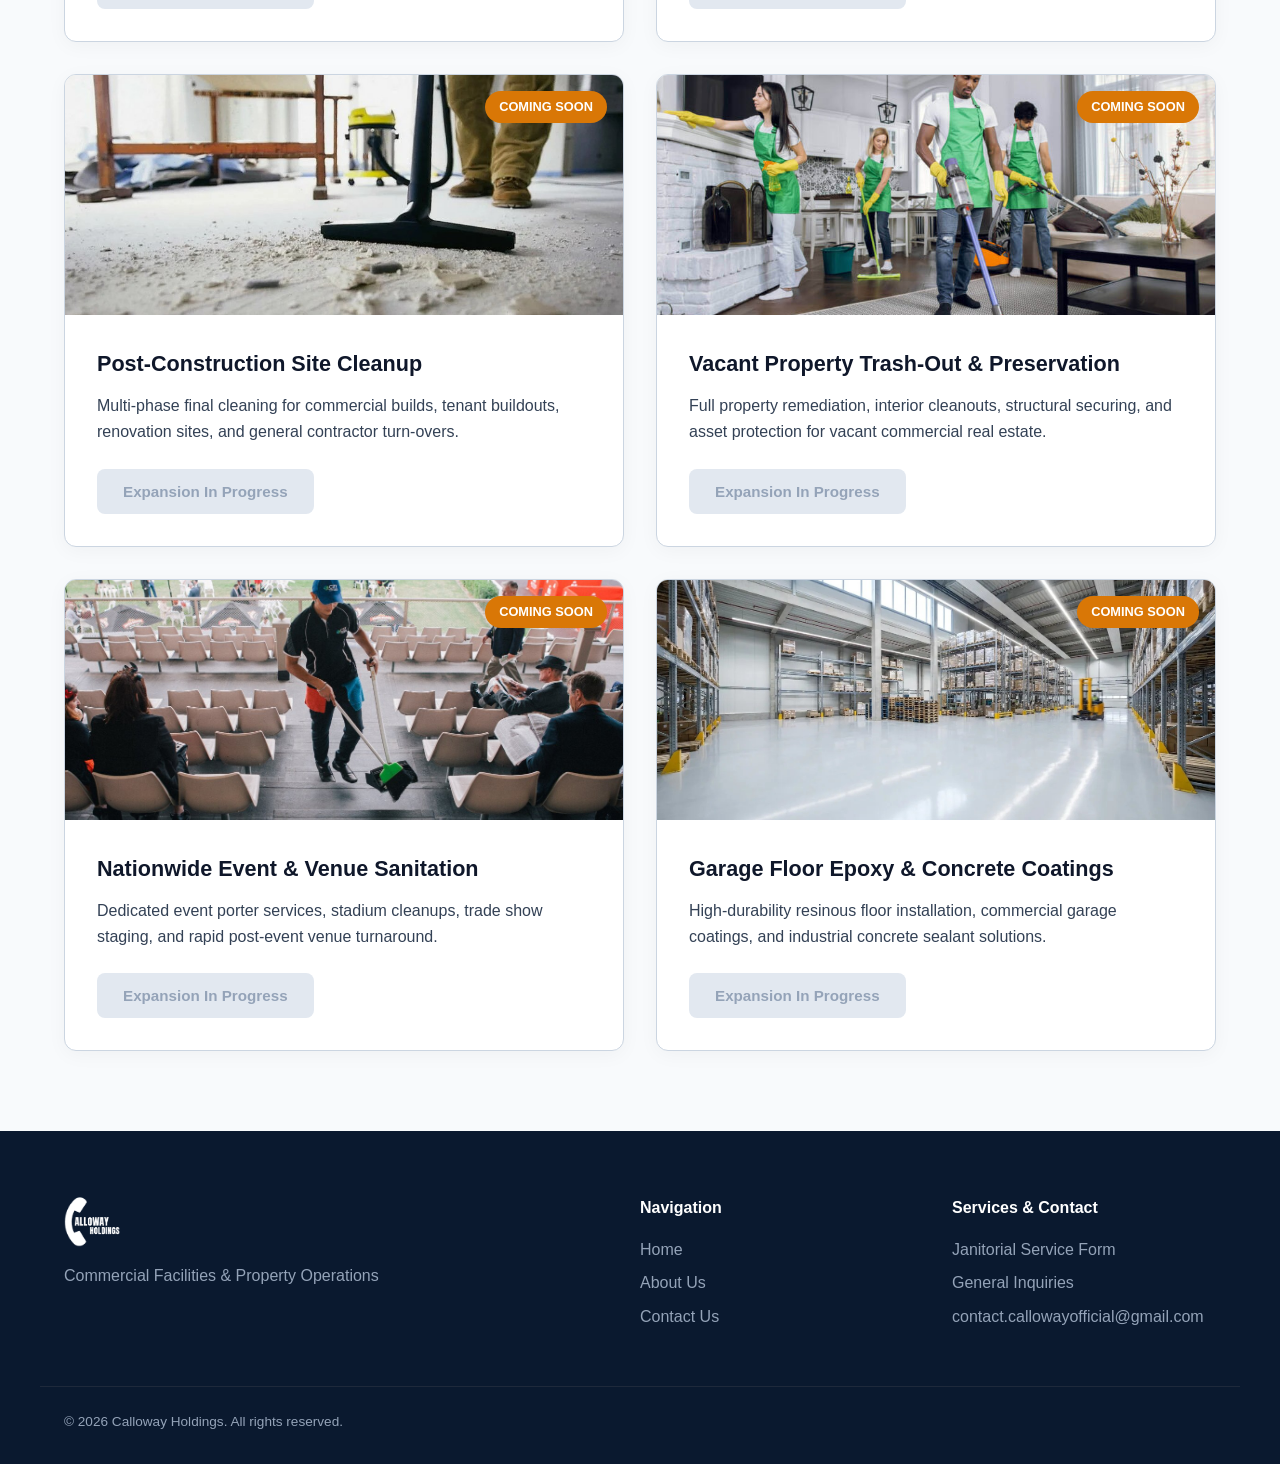
==== commit 6ee593c3: "Add universal thank you page redirect" ====
--- a/index.html
+++ b/index.html
@@ -1,283 +1,310 @@
 <!DOCTYPE html>
 <html lang="en">
 <head>
-    <meta charset="UTF-8">
-    <meta name="viewport" content="width=device-width, initial-scale=1.0">
-    <meta name="description" content="Calloway Holdings provides comprehensive commercial facility solutions, property preservation, and site management platforms.">
-    <title>Calloway Holdings | Enterprise Commercial Services Platform</title>
-    <link rel="icon" type="image/png" href="favicon.png">
-    <link rel="stylesheet" href="styles.css">
+  <meta charset="UTF-8">
+  <meta name="viewport" content="width=device-width, initial-scale=1.0">
+  <title>Calloway Holdings | Commercial Facility Management & Brokerage</title>
+  <link rel="icon" type="image/png" href="assets/images/branding/favicon.png">
+  <link rel="stylesheet" href="assets/css/styles.css">
 </head>
 <body>
 
-    <!-- HEADER -->
-    <header class="site-header">
-        <div class="container header-inner">
-            <a href="#home" class="brand-link" aria-label="Calloway Holdings Home">
-                <img src="logo-holdings.png" alt="Calloway Holdings" class="brand-logo">
-            </a>
-            
-            <nav class="nav-menu" aria-label="Main Navigation">
-                <ul>
-                    <li><a href="#home" class="nav-link">Home</a></li>
-                    <li><a href="#about" class="nav-link">About</a></li>
-                    <li><a href="#services" class="nav-link">Services</a></li>
-                    <li><a href="#capabilities" class="nav-link">Capabilities</a></li>
-                    <li><a href="#contact" class="nav-link">Contact</a></li>
-                </ul>
-            </nav>
-        </div>
-    </header>
-
-    <main id="home">
-        <!-- HERO SECTION -->
-        <section class="hero-section">
-            <div class="container">
-                <div class="hero-content fade-in">
-                    <h1>Comprehensive Commercial Facility & Property Solutions.</h1>
-                    <p class="hero-lead">Calloway Holdings delivers single-source commercial facility maintenance, specialized site management, and operational support built to power enterprise infrastructure.</p>
-                    <div class="hero-actions">
-                        <a href="#services" class="btn btn-navy">Explore Platform Divisions</a>
-                        <a href="#capabilities" class="btn btn-outline">Commercial Capabilities</a>
-                    </div>
-                </div>
+  <!-- SITE HEADER -->
+  <header class="site-header">
+    <div class="container header-inner">
+      <a href="index.html" class="brand-link" aria-label="Calloway Holdings Home">
+        <img src="assets/images/branding/herologo.png" alt="Calloway Holdings" class="brand-logo">
+      </a>
+      <nav class="nav-menu" aria-label="Main Navigation">
+        <ul>
+          <li><a href="index.html" class="nav-link active-nav">Home</a></li>
+          <li><a href="about.html" class="nav-link">About</a></li>
+          <li><a href="contact.html" class="nav-link">Contact</a></li>
+        </ul>
+      </nav>
+      <button class="mobile-menu-toggle" aria-label="Toggle Navigation Menu">
+        <span class="hamburger-bar"></span>
+        <span class="hamburger-bar"></span>
+        <span class="hamburger-bar"></span>
+      </button>
+    </div>
+  </header>
+
+  <!-- HERO SLIDESHOW SECTION -->
+  <section class="hero-carousel-section" id="hero-carousel">
+    <div class="carousel-track-container">
+      <div class="carousel-track">
+
+        <!-- Slide 1: Mission -->
+        <div class="carousel-slide">
+          <img src="hero/hero-slide-1.jpg" alt="Calloway Mission" class="slide-img">
+          <div class="hero-overlay"></div>
+          <div class="container hero-slide-container">
+            <div class="floating-hero-card">
+              <span class="badge-active-division">OUR MISSION</span>
+              <h1 class="card-heading">Inspire Quality,<br>Elevate Every Space</h1>
+              <p class="card-subtext">Commercial property care built on dependable crews, clear communication, and consistent quality.</p>
+              <a href="janitorial.html" class="btn btn-navy">Request Service</a>
             </div>
-        </section>
-
-        <!-- ABOUT SECTION -->
-        <section class="about-section" id="about">
-            <div class="container">
-                <div class="about-grid fade-in">
-                    <div class="about-headline">
-                        <span class="section-kicker">Corporate Platform</span>
-                        <h2>Institutional Oversight.<br>Consistent Execution.</h2>
-                    </div>
-                    <div class="about-body">
-                        <p>Calloway Holdings manages specialized commercial service operations designed for corporate real estate, commercial venues, industrial properties, and enterprise facility networks.</p>
-                        <p>By pairing rigorous quality governance with multi-sector operational capability, we ensure commercial properties maintain pristine, compliant, and operational environments year-round.</p>
-                    </div>
-                </div>
+          </div>
+        </div>
+
+        <!-- Slide 2: Facility Operations -->
+        <div class="carousel-slide">
+          <img src="hero/hero-slide-2.jpg" alt="Property Operations" class="slide-img">
+          <div class="hero-overlay"></div>
+          <div class="container hero-slide-container">
+            <div class="floating-hero-card">
+              <span class="badge-active-division">FACILITY OPERATIONS</span>
+              <h1 class="card-heading">Dependable Facility<br>Care & Oversight</h1>
+              <p class="card-subtext">Keeping commercial properties clean, operational, and safe for occupants and visitors every day.</p>
+              <a href="about.html" class="btn btn-navy">About Our Team</a>
             </div>
-        </section>
-
-        <!-- FEATURED DIVISION (JANITORIAL) -->
-        <section class="services-section" id="services">
-            <div class="container">
-                <div class="section-title fade-in">
-                    <span class="section-kicker">Featured Operating Division</span>
-                    <h2>Commercial Janitorial</h2>
-                </div>
-                
-                <div class="division-card fade-in">
-                    <div class="division-card-header">
-                        <div class="division-brand">
-                            <img src="logo-janitorial.png" alt="Calloway Commercial Janitorial" class="division-logo">
-                        </div>
-                        <span class="status-indicator">Active Division</span>
-                    </div>
-
-                    <div class="division-card-body">
-                        <h3>Janitorial & Event Sanitation</h3>
-                        <p class="division-subhead">Dedicated cleaning and maintenance solutions for enterprise environments.</p>
-                        <p class="division-text">Our flagship janitorial division delivers high-performance facility maintenance, recurring office cleaning, venue event staging, and specialized surface care designed around core business schedules.</p>
-
-                        <div class="janitorial-info-grid">
-                            <div class="info-block">
-                                <h4>Office & Administrative Buildings</h4>
-                                <p>Routine maintenance, workstation sanitization, and suite care for corporate spaces.</p>
-                            </div>
-
-                            <div class="info-block">
-                                <h4>Commercial Events & Venues</h4>
-                                <p>Pre-event staging, dedicated event staffing, and rapid post-event restoration.</p>
-                            </div>
-
-                            <div class="info-block">
-                                <h4>Restroom & Common Areas</h4>
-                                <p>High-frequency hygiene management, deep sanitization, and supply maintenance.</p>
-                            </div>
-
-                            <div class="info-block">
-                                <h4>Scheduled Programs</h4>
-                                <p>Custom daily, weekly, or after-hours routines engineered to avoid operational downtime.</p>
-                            </div>
-                        </div>
-                    </div>
-                </div>
+          </div>
+        </div>
+
+        <!-- Slide 3: Active Division -->
+        <div class="carousel-slide active-slide">
+          <img src="hero/hero-slide-3.jpg" alt="Janitorial Division Team" class="slide-img">
+          <div class="hero-overlay"></div>
+          <div class="container hero-slide-container">
+            <div class="floating-hero-card">
+              <span class="badge-active-division">ACTIVE DIVISION</span>
+              <h1 class="card-heading">Commercial Janitorial<br>& Sanitation</h1>
+              <p class="card-subtext">Custom cleaning schedules for offices, commercial venues, and high-traffic public facilities.</p>
+              <a href="janitorial.html" class="btn btn-navy">Explore Cleaning Scope</a>
             </div>
-        </section>
-
-        <!-- UNIVERSAL CAPABILITIES GRID -->
-        <section class="capabilities-section" id="capabilities">
-            <div class="container">
-                <div class="section-title fade-in">
-                    <span class="section-kicker">Platform Verticals</span>
-                    <h2>Commercial Capability Portfolio</h2>
-                    <p class="section-desc">Calloway Holdings oversees specialized commercial property service divisions. <strong>Commercial Janitorial</strong> is currently active, with additional operational verticals undergoing upcoming rollout.</p>
-                </div>
-
-                <div class="capabilities-grid fade-in">
-                    <div class="capability-card active-card">
-                        <div class="card-status-bar">
-                            <span class="cap-icon">01</span>
-                            <span class="status-tag status-active">Active Service</span>
-                        </div>
-                        <h3>Janitorial & Event Cleaning</h3>
-                        <p>Premier venue maintenance, event staging, and recurring commercial facility sanitization.</p>
-                    </div>
-
-                    <div class="capability-card">
-                        <div class="card-status-bar">
-                            <span class="cap-icon">02</span>
-                            <span class="status-tag status-upcoming">Coming Soon</span>
-                        </div>
-                        <h3>Commercial Junk Removal</h3>
-                        <p>Complete bulk debris removal, office cleanouts, and commercial site asset clearing.</p>
-                    </div>
-
-                    <div class="capability-card">
-                        <div class="card-status-bar">
-                            <span class="cap-icon">03</span>
-                            <span class="status-tag status-upcoming">Coming Soon</span>
-                        </div>
-                        <h3>Fleet Washing & Detailing</h3>
-                        <p>Mobile commercial fleet washing, equipment cleaning, and dealership vehicle detailing support.</p>
-                    </div>
-
-                    <div class="capability-card">
-                        <div class="card-status-bar">
-                            <span class="cap-icon">04</span>
-                            <span class="status-tag status-upcoming">Coming Soon</span>
-                        </div>
-                        <h3>Kitchen Exhaust Hood Care</h3>
-                        <p>Specialized commercial kitchen exhaust maintenance, hood cleaning, and compliance care.</p>
-                    </div>
-
-                    <div class="capability-card">
-                        <div class="card-status-bar">
-                            <span class="cap-icon">05</span>
-                            <span class="status-tag status-upcoming">Coming Soon</span>
-                        </div>
-                        <h3>Carpet & Floor Care</h3>
-                        <p>Heavy-use commercial carpet restoration, tile stripping, waxing, and hard floor preservation.</p>
-                    </div>
-
-                    <div class="capability-card">
-                        <div class="card-status-bar">
-                            <span class="cap-icon">06</span>
-                            <span class="status-tag status-upcoming">Coming Soon</span>
-                        </div>
-                        <h3>Post-Construction Cleanup</h3>
-                        <p>Multi-phase rough, final, and touch-up post-construction cleaning for commercial builds.</p>
-                    </div>
-
-                    <div class="capability-card">
-                        <div class="card-status-bar">
-                            <span class="cap-icon">07</span>
-                            <span class="status-tag status-upcoming">Coming Soon</span>
-                        </div>
-                        <h3>Vacant Property Preservation</h3>
-                        <p>Trash-out services, site stabilization, and property preservation for vacant commercial spaces.</p>
-                    </div>
-
-                    <div class="capability-card">
-                        <div class="card-status-bar">
-                            <span class="cap-icon">08</span>
-                            <span class="status-tag status-upcoming">Coming Soon</span>
-                        </div>
-                        <h3>Epoxy & Concrete Coatings</h3>
-                        <p>High-durability garage floor epoxy, concrete sealing, and commercial surface coatings.</p>
-                    </div>
-
-                    <div class="capability-card">
-                        <div class="card-status-bar">
-                            <span class="cap-icon">09</span>
-                            <span class="status-tag status-upcoming">Coming Soon</span>
-                        </div>
-                        <h3>Snow & Ice Management</h3>
-                        <p>24/7 winter site clearing, de-icing, and seasonal hazard mitigation for business parks.</p>
-                    </div>
-
-                    <div class="capability-card">
-                        <div class="card-status-bar">
-                            <span class="cap-icon">10</span>
-                            <span class="status-tag status-upcoming">Coming Soon</span>
-                        </div>
-                        <h3>Parking & Valet Logistics</h3>
-                        <p>24/7 commercial parking coordination, site traffic control, and professional valet logistics.</p>
-                    </div>
-                </div>
+          </div>
+        </div>
+
+        <!-- Slide 4: Property Partnerships -->
+        <div class="carousel-slide">
+          <img src="hero/hero-slide-4.jpg" alt="Trusted Partnership" class="slide-img">
+          <div class="hero-overlay"></div>
+          <div class="container hero-slide-container">
+            <div class="floating-hero-card">
+              <span class="badge-active-division">PROPERTY PARTNERSHIPS</span>
+              <h1 class="card-heading">Built on Honesty<br>& Execution</h1>
+              <p class="card-subtext">Vetted teams focused on maintaining the visual appeal and physical value of your facility.</p>
+              <a href="contact.html" class="btn btn-navy">Get In Touch</a>
             </div>
-        </section>
-
-        <!-- CONTACT SECTION -->
-        <section class="contact-section" id="contact">
-            <div class="container">
-                <div class="contact-box fade-in">
-                    <div class="contact-info">
-                        <span class="section-kicker">Corporate Inquiries</span>
-                        <h2>Let's Discuss Your Facility.</h2>
-                        <p>Contact our operations team to discuss facility support, multi-site management, or regional service coordination.</p>
-                    </div>
-                    
-                    <div class="contact-meta">
-                        <div class="meta-item">
-                            <span class="meta-label">Phone</span>
-                            <span class="meta-value">(321) 525-5288</span>
-                        </div>
-                        <div class="meta-item">
-                            <span class="meta-label">Email</span>
-                            <span class="meta-value">contact.callowayofficial@gmail.com</span>
-                        </div>
-                        <div class="meta-item">
-                            <span class="meta-label">Coverage</span>
-                            <span class="meta-value">Regional Commercial Facilities</span>
-                        </div>
-                    </div>
-                </div>
-            </div>
-        </section>
-    </main>
-
-    <!-- FOOTER -->
-    <footer class="site-footer">
-        <div class="container">
-            <div class="footer-grid">
-                <div class="footer-brand-col">
-                    <a href="#home" class="brand-link footer-logo-wrap">
-                        <img src="logo-holdings.png" alt="Calloway Holdings" class="footer-logo">
-                    </a>
-                    <p class="footer-about">Calloway Holdings provides professional commercial facility services designed to maintain clean, functional, and well-managed environments.</p>
-                </div>
-
-                <div class="footer-nav-col">
-                    <h4>Navigation</h4>
-                    <ul>
-                        <li><a href="#home">Home</a></li>
-                        <li><a href="#about">About</a></li>
-                        <li><a href="#services">Services</a></li>
-                        <li><a href="#capabilities">Capabilities</a></li>
-                        <li><a href="#contact">Contact</a></li>
-                    </ul>
-                </div>
-
-                <div class="footer-nav-col">
-                    <h4>Governance</h4>
-                    <ul>
-                        <li><a href="#">Privacy Policy</a></li>
-                        <li><a href="#">Terms of Service</a></li>
-                        <li><a href="#contact">Contact</a></li>
-                    </ul>
-                </div>
-            </div>
-
-            <div class="footer-legal">
-                <p>&copy; 2026 Calloway Holdings. All rights reserved.</p>
-                <p class="footer-type">Commercial Services Platform</p>
-            </div>
-        </div>
-    </footer>
-
-    <script src="script.js"></script>
+          </div>
+        </div>
+
+      </div>
+    </div>
+
+    <!-- 4 Navigation Dots -->
+    <div class="carousel-dots">
+      <button class="dot" data-slide="0" aria-label="Slide 1"></button>
+      <button class="dot" data-slide="1" aria-label="Slide 2"></button>
+      <button class="dot active" data-slide="2" aria-label="Slide 3"></button>
+      <button class="dot" data-slide="3" aria-label="Slide 4"></button>
+    </div>
+  </section>
+
+  <!-- TRUST BAR -->
+  <section class="trust-bar">
+    <div class="container trust-grid">
+      <div class="trust-item"><span class="trust-icon">✓</span> Commercial Grade Equipment</div>
+      <div class="trust-item"><span class="trust-icon">✓</span> Insured & Vetted Staff</div>
+      <div class="trust-item"><span class="trust-icon">✓</span> Flexible Off-Hours Care</div>
+      <div class="trust-item"><span class="trust-icon">✓</span> Dedicated Account Managers</div>
+    </div>
+  </section>
+
+  <!-- ABOUT FEATURE -->
+  <section class="section-padding container">
+    <div class="media-text-grid">
+      <div class="media-block">
+        <img src="pages/about-leadership.jpg" alt="Calloway Operations Leadership" class="rounded-media-img">
+      </div>
+      <div class="text-block">
+        <span class="section-kicker">Who We Are</span>
+        <h2>Hands-On Facility Care You Can Count On</h2>
+        <p>At Calloway Holdings, we take pride in taking work off your plate. Whether it's daily office cleaning, event cleanup, or recurring maintenance, our team handles the details so your business presents its best face to clients and employees.</p>
+        <p>We combine organized operations with reliable crew management to deliver high standards across every square foot.</p>
+        <a href="about.html" class="btn btn-outline" style="margin-top: 16px;">Read Our Full Story</a>
+      </div>
+    </div>
+  </section>
+
+  <!-- SERVICES DIVISION GRID -->
+  <section class="section-padding bg-light">
+    <div class="container">
+      <div class="section-title text-center">
+        <span class="section-kicker">Commercial Portfolio</span>
+        <h2>Active Services & Expansion Divisions</h2>
+      </div>
+
+      <div class="divisions-grid">
+        
+        <!-- 1. ACTIVE SERVICE: JANITORIAL & SANITATION -->
+        <div class="division-card">
+          <div class="card-img-wrap">
+            <span class="status-badge status-active">Active Service</span>
+            <img src="services/feature-janitorial.jpg" alt="Commercial Janitorial Services" class="card-img">
+          </div>
+          <div class="card-body">
+            <h3>Commercial Janitorial & Sanitation</h3>
+            <p>Institutional-grade facility cleaning, recurring office care, restroom hygiene, floor scrubbing, and rapid venue restoration.</p>
+            <a href="janitorial.html" class="btn btn-navy">Open Service Request Form</a>
+          </div>
+        </div>
+
+        <!-- 2. COMING SOON: REAL ESTATE OPERATIONS -->
+        <div class="division-card">
+          <div class="card-img-wrap">
+            <span class="status-badge status-coming-soon">Coming Soon</span>
+            <img src="services/feature-realestate.jpg" alt="Real Estate & Asset Operations" class="card-img">
+          </div>
+          <div class="card-body">
+            <h3>Commercial Real Estate Operations</h3>
+            <p>Expanding into direct property portfolio oversight, tenant management, and physical asset preservation.</p>
+            <button class="btn btn-disabled" disabled>Expansion In Progress</button>
+          </div>
+        </div>
+
+        <!-- 3. COMING SOON: COUNTRY-WIDE JUNK REMOVAL -->
+        <div class="division-card">
+          <div class="card-img-wrap">
+            <span class="status-badge status-coming-soon">Coming Soon</span>
+            <img src="services/service-junk-removal.jpg" alt="Country-Wide Junk Removal Service" class="card-img">
+          </div>
+          <div class="card-body">
+            <h3>Country-Wide Commercial Junk Removal</h3>
+            <p>Bulk waste haul-away, office cleanouts, equipment disposal, and scheduled commercial site debris clearance nationwide.</p>
+            <button class="btn btn-disabled" disabled>Expansion In Progress</button>
+          </div>
+        </div>
+
+        <!-- 4. COMING SOON: FLEET WASHING & DETAILING -->
+        <div class="division-card">
+          <div class="card-img-wrap">
+            <span class="status-badge status-coming-soon">Coming Soon</span>
+            <img src="services/service-fleet-washing.jpg" alt="Commercial Fleet Washing & Detailing" class="card-img">
+          </div>
+          <div class="card-body">
+            <h3>Fleet Washing & Dealership Detailing</h3>
+            <p>Nationwide mobile pressure washing brokerage for logistics fleets, delivery vehicles, and auto dealership inventory.</p>
+            <button class="btn btn-disabled" disabled>Expansion In Progress</button>
+          </div>
+        </div>
+
+        <!-- 5. COMING SOON: KITCHEN EXHAUST HOOD MAINTENANCE -->
+        <div class="division-card">
+          <div class="card-img-wrap">
+            <span class="status-badge status-coming-soon">Coming Soon</span>
+            <img src="services/service-kitchen-hood.jpg" alt="Kitchen Exhaust Hood Maintenance" class="card-img">
+          </div>
+          <div class="card-body">
+            <h3>Kitchen Exhaust Hood Maintenance</h3>
+            <p>NFPA-compliant grease removal, duct cleaning, and hood system maintenance for commercial kitchens and dining venues.</p>
+            <button class="btn btn-disabled" disabled>Expansion In Progress</button>
+          </div>
+        </div>
+
+        <!-- 6. COMING SOON: CARPET & FLOOR CARE BROKERAGE -->
+        <div class="division-card">
+          <div class="card-img-wrap">
+            <span class="status-badge status-coming-soon">Coming Soon</span>
+            <img src="services/service-floor-care.jpg" alt="Carpet & Floor Care Maintenance" class="card-img">
+          </div>
+          <div class="card-body">
+            <h3>Commercial Floor Care & Carpet Extraction</h3>
+            <p>Specialized high-traffic carpet extraction, terrazzo restoration, tile/grout scrubbing, and floor waxing solutions.</p>
+            <button class="btn btn-disabled" disabled>Expansion In Progress</button>
+          </div>
+        </div>
+
+        <!-- 7. COMING SOON: POST-CONSTRUCTION CLEANUP -->
+        <div class="division-card">
+          <div class="card-img-wrap">
+            <span class="status-badge status-coming-soon">Coming Soon</span>
+            <img src="services/service-post-construction.jpg" alt="Post-Construction Cleanup" class="card-img">
+          </div>
+          <div class="card-body">
+            <h3>Post-Construction Site Cleanup</h3>
+            <p>Multi-phase final cleaning for commercial builds, tenant buildouts, renovation sites, and general contractor turn-overs.</p>
+            <button class="btn btn-disabled" disabled>Expansion In Progress</button>
+          </div>
+        </div>
+
+        <!-- 8. COMING SOON: VACANT PROPERTY TRASH-OUT -->
+        <div class="division-card">
+          <div class="card-img-wrap">
+            <span class="status-badge status-coming-soon">Coming Soon</span>
+            <img src="services/service-trashout.jpg" alt="Vacant Property Trash-Out & Preservation" class="card-img">
+          </div>
+          <div class="card-body">
+            <h3>Vacant Property Trash-Out & Preservation</h3>
+            <p>Full property remediation, interior cleanouts, structural securing, and asset protection for vacant commercial real estate.</p>
+            <button class="btn btn-disabled" disabled>Expansion In Progress</button>
+          </div>
+        </div>
+
+        <!-- 9. COMING SOON: VENUE JANITORIAL & EVENT SANITATION -->
+        <div class="division-card">
+          <div class="card-img-wrap">
+            <span class="status-badge status-coming-soon">Coming Soon</span>
+            <img src="services/service-event-cleaning.jpg" alt="Venue Janitorial & Event Sanitation" class="card-img">
+          </div>
+          <div class="card-body">
+            <h3>Nationwide Event & Venue Sanitation</h3>
+            <p>Dedicated event porter services, stadium cleanups, trade show staging, and rapid post-event venue turnaround.</p>
+            <button class="btn btn-disabled" disabled>Expansion In Progress</button>
+          </div>
+        </div>
+
+        <!-- 10. COMING SOON: GARAGE EPOXY & CONCRETE COATINGS -->
+        <div class="division-card">
+          <div class="card-img-wrap">
+            <span class="status-badge status-coming-soon">Coming Soon</span>
+            <img src="services/service-epoxy-coating.jpg" alt="Garage Floor Epoxy & Concrete Coatings" class="card-img">
+          </div>
+          <div class="card-body">
+            <h3>Garage Floor Epoxy & Concrete Coatings</h3>
+            <p>High-durability resinous floor installation, commercial garage coatings, and industrial concrete sealant solutions.</p>
+            <button class="btn btn-disabled" disabled>Expansion In Progress</button>
+          </div>
+        </div>
+
+      </div>
+    </div>
+  </section>
+
+  <!-- SITE FOOTER -->
+  <footer class="site-footer">
+    <div class="container footer-grid">
+      <div>
+        <a href="index.html" class="footer-logo-wrap">
+          <img src="assets/images/branding/footer-logo.png" alt="Calloway Holdings" class="footer-logo">
+        </a>
+        <p>Commercial Facilities & Property Operations</p>
+      </div>
+      <div class="footer-nav-col">
+        <h4>Navigation</h4>
+        <ul>
+          <li><a href="index.html">Home</a></li>
+          <li><a href="about.html">About Us</a></li>
+          <li><a href="contact.html">Contact Us</a></li>
+        </ul>
+      </div>
+      <div class="footer-nav-col">
+        <h4>Services & Contact</h4>
+        <ul>
+          <li><a href="janitorial.html">Janitorial Service Form</a></li>
+          <li><a href="contact.html">General Inquiries</a></li>
+          <li><p style="margin-top: 8px;">contact.callowayofficial@gmail.com</p></li>
+        </ul>
+      </div>
+    </div>
+    <div class="container footer-legal">
+      <p>&copy; 2026 Calloway Holdings. All rights reserved.</p>
+    </div>
+  </footer>
+
+  <!-- JS linked to assets/js/main.js -->
+  <script src="assets/js/main.js"></script>
 </body>
 </html>
--- a/assets/css/styles.css
+++ b/assets/css/styles.css
@@ -0,0 +1,622 @@
+/* ==========================================
+   1. RESET & BRAND VARIABLES
+   ========================================== */
+:root {
+  --color-navy: #0A192F;
+  --color-navy-hover: #172A45;
+  --color-blue-badge: #2563EB;
+  --color-blue-text: #1E3A8A;
+  --color-text: #334155;
+  --color-heading: #0F172A;
+  --color-bg-light: #F8FAFC;
+  --color-border: #CBD5E1;
+  --color-white: #FFFFFF;
+  --color-green: #10B981;
+  --color-amber: #D97706;
+  --font-main: -apple-system, BlinkMacSystemFont, "Segoe UI", Roboto, Helvetica, Arial, sans-serif;
+  --transition: all 0.3s cubic-bezier(0.4, 0, 0.2, 1);
+}
+
+*, *::before, *::after {
+  box-sizing: border-box;
+  margin: 0;
+  padding: 0;
+}
+
+html {
+  scroll-behavior: smooth;
+  overflow-x: hidden;
+}
+
+body {
+  font-family: var(--font-main);
+  color: var(--color-text);
+  background-color: var(--color-white);
+  line-height: 1.6;
+  overflow-x: hidden;
+}
+
+.container {
+  width: 100%;
+  max-width: 1200px;
+  margin: 0 auto;
+  padding: 0 24px;
+}
+
+.section-padding { padding: 80px 0; }
+.bg-light { background-color: var(--color-bg-light); }
+.text-center { text-align: center; }
+
+/* ==========================================
+   2. SITE HEADER & NAVIGATION (HIDE ON SCROLL - FIXED)
+   ========================================== */
+.site-header {
+  position: fixed;
+  top: 0;
+  left: 0;
+  width: 100%;
+  z-index: 1000;
+  background-color: #FFFFFF;
+  border-bottom: 1px solid #E2E8F0;
+  height: 80px;
+  /* Hardware-accelerated smooth slide */
+  transition: transform 0.35s cubic-bezier(0.16, 1, 0.3, 1);
+  will-change: transform;
+  backface-visibility: hidden;
+  -webkit-backface-visibility: hidden;
+}
+
+/* HIDDEN STATE - SLIDES ENTIRE WHITE BAR COMPLETELY OFF-SCREEN */
+.site-header.nav-hidden {
+  transform: translateY(-100%);
+  box-shadow: none;
+}
+
+.header-inner {
+  display: flex;
+  align-items: center;
+  justify-content: space-between;
+  height: 100%;
+}
+
+.brand-logo {
+  height: 48px;
+  width: auto;
+  object-fit: contain;
+  display: block;
+}
+
+.nav-menu ul {
+  display: flex;
+  gap: 36px;
+  list-style: none;
+}
+
+.nav-link {
+  text-decoration: none !important;
+  color: #334155;
+  font-weight: 600;
+  font-size: 1.05rem;
+  transition: var(--transition);
+  padding-bottom: 4px;
+}
+
+.nav-link.active-nav, .nav-link:hover {
+  color: #0F172A;
+  border-bottom: 2px solid #0F172A;
+}
+
+.mobile-menu-toggle {
+  display: none;
+  background: transparent;
+  border: none;
+  cursor: pointer;
+  flex-direction: column;
+  gap: 5px;
+}
+
+.hamburger-bar {
+  width: 24px;
+  height: 3px;
+  background-color: var(--color-navy);
+  border-radius: 2px;
+}
+
+/* ==========================================
+   3. HERO SLIDESHOW (FULL VIEWPORT)
+   ========================================== */
+.hero-carousel-section {
+  position: relative;
+  width: 100%;
+  height: calc(100vh - 80px);
+  margin-top: 80px;
+  min-height: 550px;
+  overflow: hidden;
+  background-color: var(--color-navy);
+}
+
+.carousel-track-container {
+  width: 100%;
+  height: 100%;
+}
+
+.carousel-track {
+  display: flex;
+  width: 100%;
+  height: 100%;
+  transition: transform 0.6s cubic-bezier(0.25, 1, 0.5, 1);
+  will-change: transform;
+}
+
+.carousel-slide {
+  min-width: 100%;
+  height: 100%;
+  position: relative;
+  -webkit-backface-visibility: hidden;
+  backface-visibility: hidden;
+  transform: translateZ(0);
+}
+
+.slide-img {
+  width: 100%;
+  height: 100%;
+  object-fit: cover;
+  object-position: center center;
+  image-rendering: -webkit-optimize-contrast;
+  image-rendering: crisp-edges;
+}
+
+.hero-overlay {
+  position: absolute;
+  top: 0;
+  left: 0;
+  width: 100%;
+  height: 100%;
+  background: rgba(0, 0, 0, 0.25);
+}
+
+.hero-slide-container {
+  position: absolute;
+  top: 50%;
+  left: 50%;
+  transform: translate(-50%, -50%);
+  width: 100%;
+  display: flex;
+  justify-content: flex-start;
+  z-index: 10;
+}
+
+/* FLOATING CARD */
+.floating-hero-card {
+  background: #FFFFFF;
+  border-radius: 20px;
+  padding: 40px 44px;
+  max-width: 440px;
+  box-shadow: 0 16px 40px rgba(0, 0, 0, 0.12);
+  display: flex;
+  flex-direction: column;
+  align-items: flex-start;
+}
+
+/* BLUE BADGE */
+.badge-active-division {
+  display: inline-block;
+  background-color: var(--color-blue-badge);
+  color: #FFFFFF;
+  font-size: 0.75rem;
+  font-weight: 800;
+  letter-spacing: 0.8px;
+  padding: 5px 10px;
+  border-radius: 4px;
+  text-transform: uppercase;
+  margin-bottom: 16px;
+}
+
+/* CARD HEADING */
+.card-heading {
+  color: var(--color-blue-text);
+  font-size: 2.15rem;
+  font-weight: 800;
+  line-height: 1.2;
+  margin-bottom: 16px;
+}
+
+/* CARD SUBTEXT */
+.card-subtext {
+  color: var(--color-blue-text);
+  font-size: 0.95rem;
+  line-height: 1.5;
+  margin-bottom: 24px;
+}
+
+/* BUTTONS */
+.btn {
+  display: inline-block;
+  padding: 12px 24px;
+  border-radius: 8px;
+  font-weight: 600;
+  font-size: 0.95rem;
+  text-decoration: none !important;
+  transition: var(--transition);
+  border: 2px solid transparent;
+  cursor: pointer;
+  text-align: center;
+}
+
+.btn-navy {
+  background: #0A122A;
+  color: #FFFFFF !important;
+}
+
+.btn-navy:hover {
+  background: #172A45;
+  transform: translateY(-1px);
+}
+
+.btn-outline {
+  border-color: var(--color-navy);
+  color: var(--color-navy) !important;
+  background: transparent;
+}
+
+.btn-outline:hover {
+  background: var(--color-navy);
+  color: var(--color-white) !important;
+}
+
+.btn-disabled {
+  background: #E2E8F0;
+  color: #94A3B8 !important;
+  cursor: not-allowed;
+}
+
+/* SLIDER DOTS */
+.carousel-dots {
+  position: absolute;
+  bottom: 24px;
+  left: 50%;
+  transform: translateX(-50%);
+  z-index: 20;
+  display: flex;
+  gap: 12px;
+}
+
+.dot {
+  width: 12px;
+  height: 12px;
+  border: 2px solid #FFFFFF;
+  border-radius: 50%;
+  background: transparent;
+  cursor: pointer;
+  transition: var(--transition);
+  padding: 0;
+}
+
+.dot.active, .dot:hover {
+  background: #FFFFFF;
+  transform: scale(1.1);
+}
+
+/* ==========================================
+   4. TRUST BAR & BADGES
+   ========================================== */
+.trust-bar {
+  background: var(--color-white);
+  border-bottom: 1px solid var(--color-border);
+  padding: 20px 0;
+}
+
+.trust-grid {
+  display: flex;
+  justify-content: space-between;
+  flex-wrap: wrap;
+  gap: 16px;
+}
+
+.trust-item {
+  font-weight: 600;
+  font-size: 0.95rem;
+  color: var(--color-heading);
+}
+
+.trust-icon { color: var(--color-green); font-weight: bold; }
+
+.status-badge {
+  position: absolute;
+  top: 16px;
+  right: 16px;
+  z-index: 5;
+  padding: 6px 14px;
+  border-radius: 20px;
+  font-size: 0.8rem;
+  font-weight: 700;
+  text-transform: uppercase;
+  color: var(--color-white);
+}
+
+.status-active { background-color: var(--color-green); }
+.status-coming-soon { background-color: var(--color-amber); }
+
+/* ==========================================
+   5. MEDIA GRIDS & SERVICE CARDS
+   ========================================== */
+.media-text-grid {
+  display: grid;
+  grid-template-columns: 1fr 1fr;
+  gap: 48px;
+  align-items: center;
+}
+
+.rounded-media-img {
+  width: 100%;
+  height: 420px;
+  object-fit: cover;
+  object-position: center;
+  border-radius: 12px;
+  box-shadow: 0 10px 30px rgba(0,0,0,0.08);
+  image-rendering: -webkit-optimize-contrast;
+}
+
+.section-kicker {
+  display: block;
+  font-size: 0.85rem;
+  font-weight: 700;
+  text-transform: uppercase;
+  color: var(--color-navy);
+  margin-bottom: 8px;
+}
+
+.section-title h2 {
+  font-size: 2.25rem;
+  color: var(--color-heading);
+  margin-bottom: 32px;
+}
+
+.divisions-grid {
+  display: grid;
+  grid-template-columns: 1fr 1fr;
+  gap: 32px;
+}
+
+.division-card {
+  background: var(--color-white);
+  border: 1px solid var(--color-border);
+  border-radius: 12px;
+  overflow: hidden;
+  box-shadow: 0 4px 20px rgba(0,0,0,0.04);
+}
+
+.card-img-wrap {
+  position: relative;
+  width: 100%;
+  height: 240px;
+  overflow: hidden;
+}
+
+.card-img {
+  width: 100%;
+  height: 100%;
+  object-fit: cover;
+  transition: transform 0.5s ease;
+  image-rendering: -webkit-optimize-contrast;
+}
+
+.division-card:hover .card-img {
+  transform: scale(1.03);
+}
+
+.card-body {
+  padding: 32px;
+}
+
+.card-body h3 {
+  font-size: 1.35rem;
+  color: var(--color-heading);
+  margin-bottom: 12px;
+}
+
+.card-body p {
+  margin-bottom: 24px;
+}
+
+/* ==========================================
+   6. SERVICE REQUEST FORM & SIDEBAR
+   ========================================== */
+.contact-layout-grid {
+  display: grid;
+  grid-template-columns: 1fr 380px;
+  gap: 40px;
+  align-items: start;
+}
+
+.contact-form-card {
+  background: #ffffff;
+  padding: 40px;
+  border-radius: 12px;
+  border: 1px solid #e2e8f0;
+  box-shadow: 0 4px 12px rgba(0, 0, 0, 0.05);
+}
+
+.custom-form {
+  display: flex;
+  flex-direction: column;
+  gap: 20px;
+  margin-top: 20px;
+}
+
+.form-group {
+  display: flex;
+  flex-direction: column;
+  gap: 8px;
+}
+
+.form-group label {
+  font-weight: 600;
+  font-size: 0.9rem;
+  color: #1e293b;
+}
+
+.form-row {
+  display: grid;
+  grid-template-columns: 1fr 1fr;
+  gap: 16px;
+}
+
+.form-input {
+  width: 100%;
+  padding: 12px 16px;
+  border: 1px solid #cbd5e1;
+  border-radius: 6px;
+  font-size: 0.95rem;
+  font-family: inherit;
+  color: #0f172a;
+  background-color: #ffffff;
+  box-sizing: border-box;
+  transition: border-color 0.2s ease, box-shadow 0.2s ease;
+}
+
+.form-input:focus {
+  outline: none;
+  border-color: #0A192F;
+  box-shadow: 0 0 0 3px rgba(10, 25, 47, 0.1);
+}
+
+textarea.form-input {
+  resize: vertical;
+  min-height: 120px;
+}
+
+select.form-input {
+  appearance: auto;
+  cursor: pointer;
+}
+
+.contact-info-sidebar {
+  display: flex;
+  flex-direction: column;
+  gap: 24px;
+}
+
+.info-card {
+  background: #ffffff;
+  padding: 32px;
+  border-radius: 12px;
+  border: 1px solid #e2e8f0;
+  box-shadow: 0 4px 12px rgba(0, 0, 0, 0.05);
+}
+
+.info-card h3, 
+.info-card h4 {
+  margin-top: 0;
+  color: #0A192F;
+  font-size: 1.2rem;
+}
+
+.info-list {
+  list-style: none;
+  padding: 0;
+  margin: 16px 0 0 0;
+  display: flex;
+  flex-direction: column;
+  gap: 16px;
+}
+
+.info-list li strong {
+  display: block;
+  font-size: 0.8rem;
+  text-transform: uppercase;
+  letter-spacing: 0.5px;
+  color: #64748b;
+  margin-bottom: 4px;
+}
+
+.info-list li p {
+  margin: 0;
+  font-size: 0.95rem;
+  font-weight: 500;
+}
+
+.highlight-box {
+  background-color: #f8fafc;
+  border-left: 4px solid #0A192F;
+}
+
+/* ==========================================
+   7. SITE FOOTER
+   ========================================== */
+.site-footer {
+  background: var(--color-navy);
+  color: #94A3B8;
+  padding: 64px 0 32px;
+}
+
+.footer-grid {
+  display: grid;
+  grid-template-columns: 2fr 1fr 1fr;
+  gap: 48px;
+}
+
+.footer-logo {
+  height: 52px;
+  width: auto;
+  max-width: 280px;
+  object-fit: contain;
+  display: block;
+  margin-bottom: 16px;
+  filter: brightness(0) invert(1);
+}
+
+.footer-nav-col h4 {
+  color: var(--color-white);
+  margin-bottom: 16px;
+}
+
+.footer-nav-col ul { list-style: none; }
+.footer-nav-col li { margin-bottom: 8px; }
+
+.footer-nav-col a {
+  color: #94A3B8 !important;
+  text-decoration: none !important;
+}
+
+.footer-nav-col a:hover { color: var(--color-white) !important; }
+
+.footer-legal {
+  border-top: 1px solid #1E293B;
+  margin-top: 48px;
+  padding-top: 24px;
+  font-size: 0.85rem;
+}
+
+/* ==========================================
+   8. RESPONSIVE BREAKPOINTS
+   ========================================== */
+@media (max-width: 992px) {
+  .contact-layout-grid {
+    grid-template-columns: 1fr;
+  }
+
+  .form-row {
+    grid-template-columns: 1fr;
+  }
+}
+
+@media (max-width: 900px) {
+  .hero-carousel-section { 
+    height: 500px; 
+    min-height: auto;
+  }
+  .floating-hero-card { 
+    max-width: 90%; 
+    padding: 28px; 
+  }
+  .media-text-grid, .divisions-grid, .footer-grid { 
+    grid-template-columns: 1fr; 
+  }
+  .nav-menu { 
+    display: none; 
+  }
+  .mobile-menu-toggle { 
+    display: flex; 
+  }
+}
